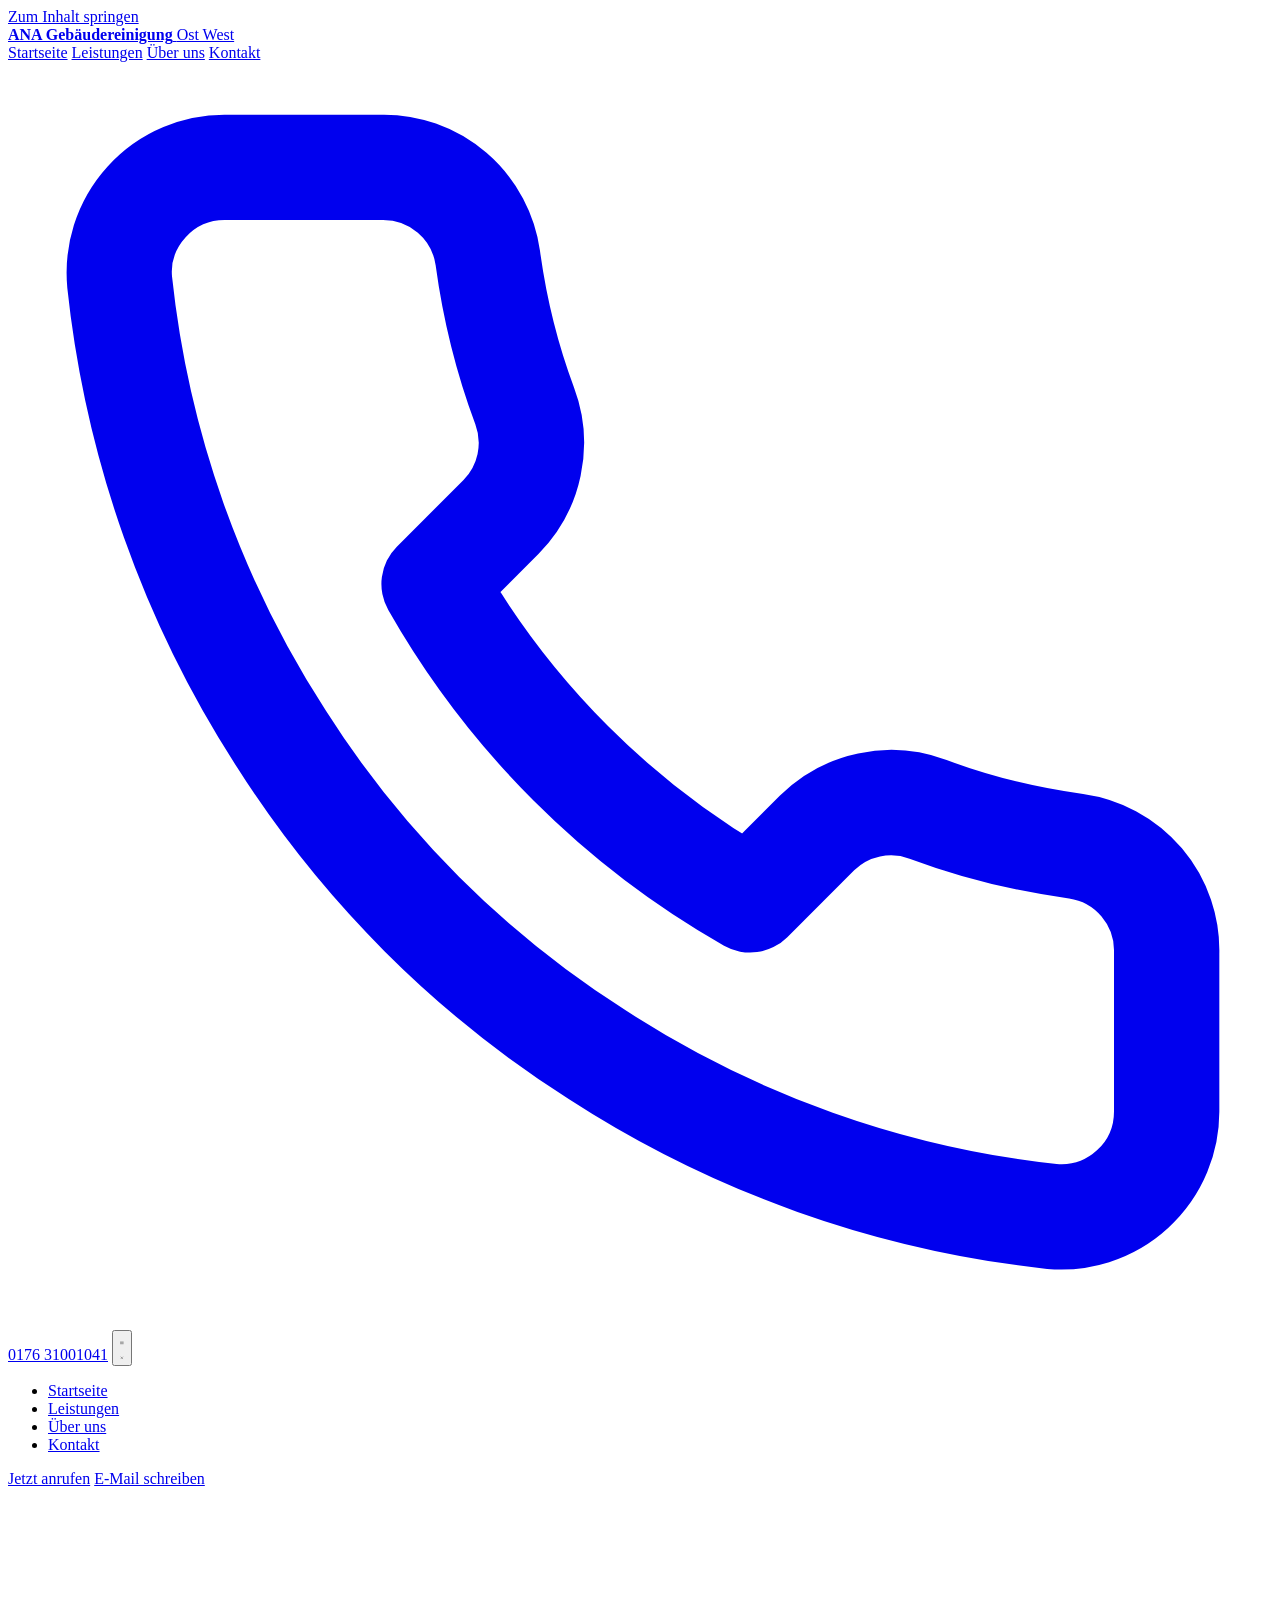
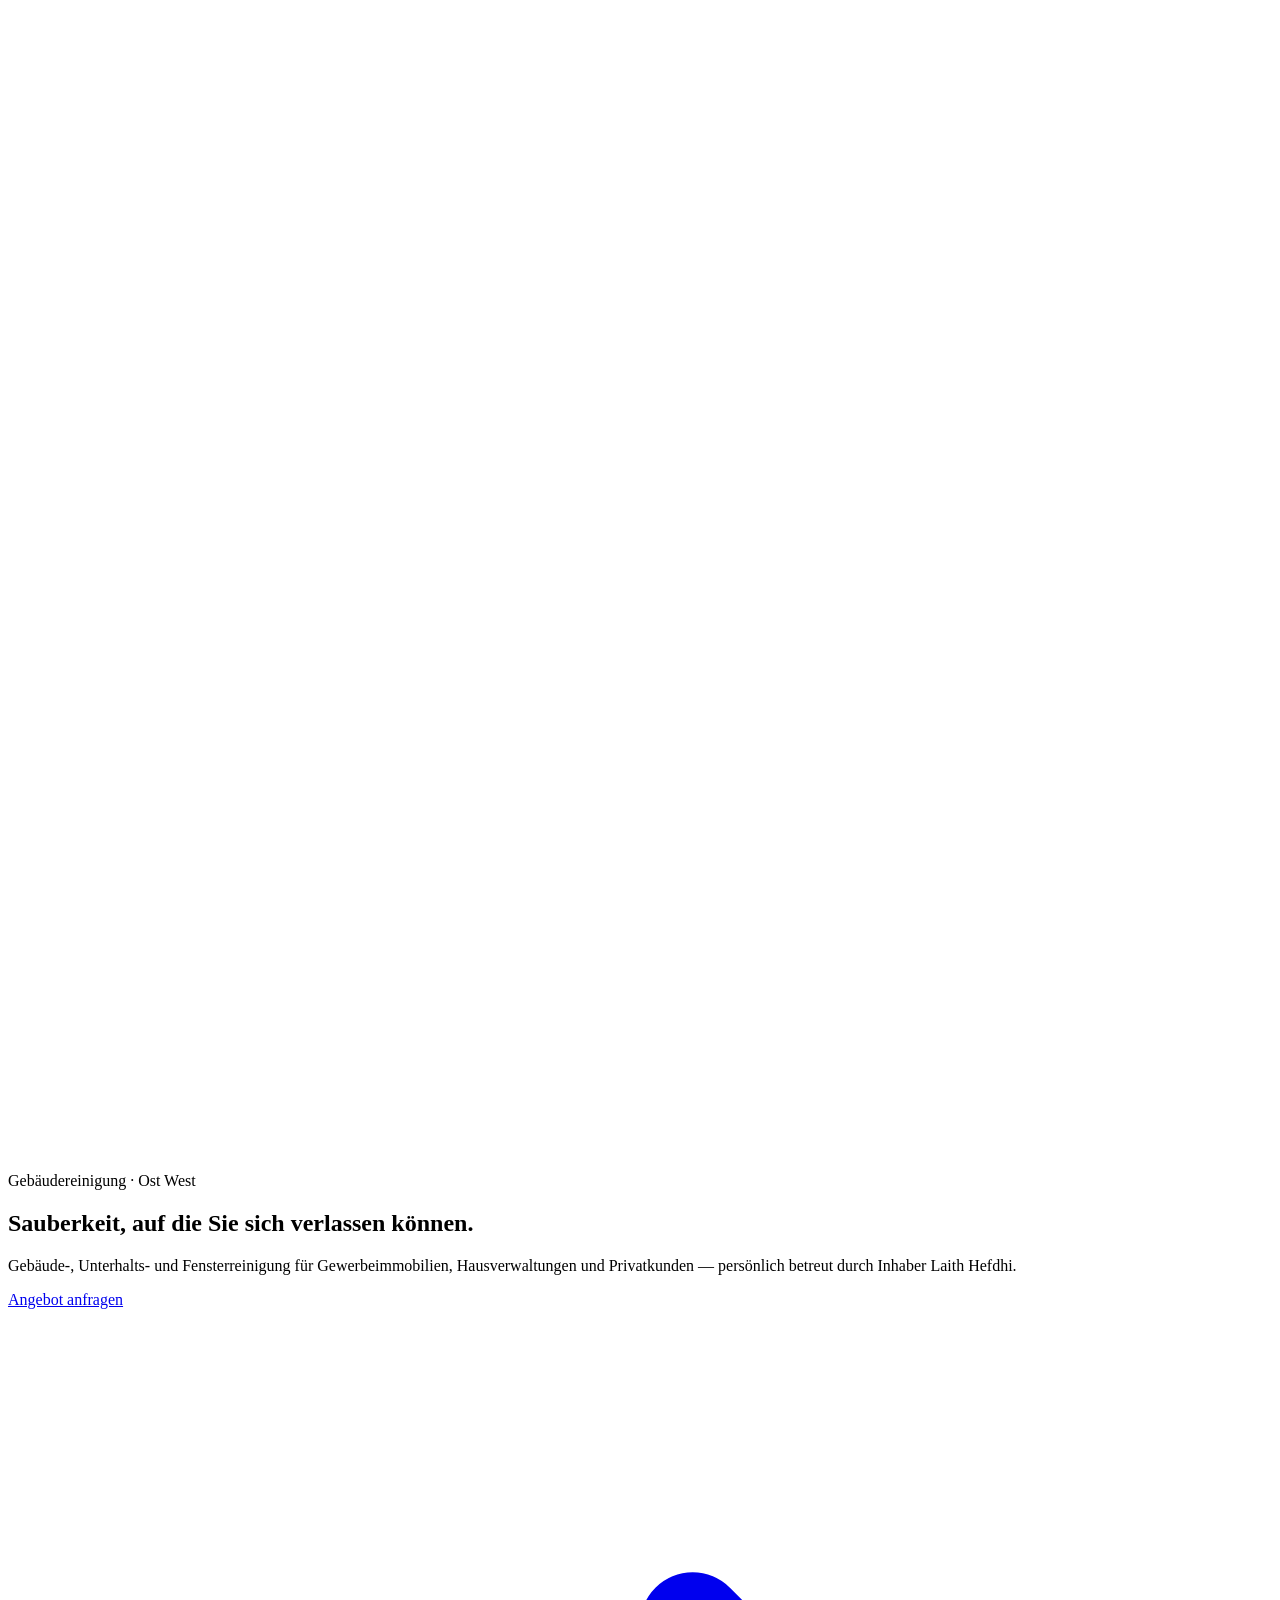
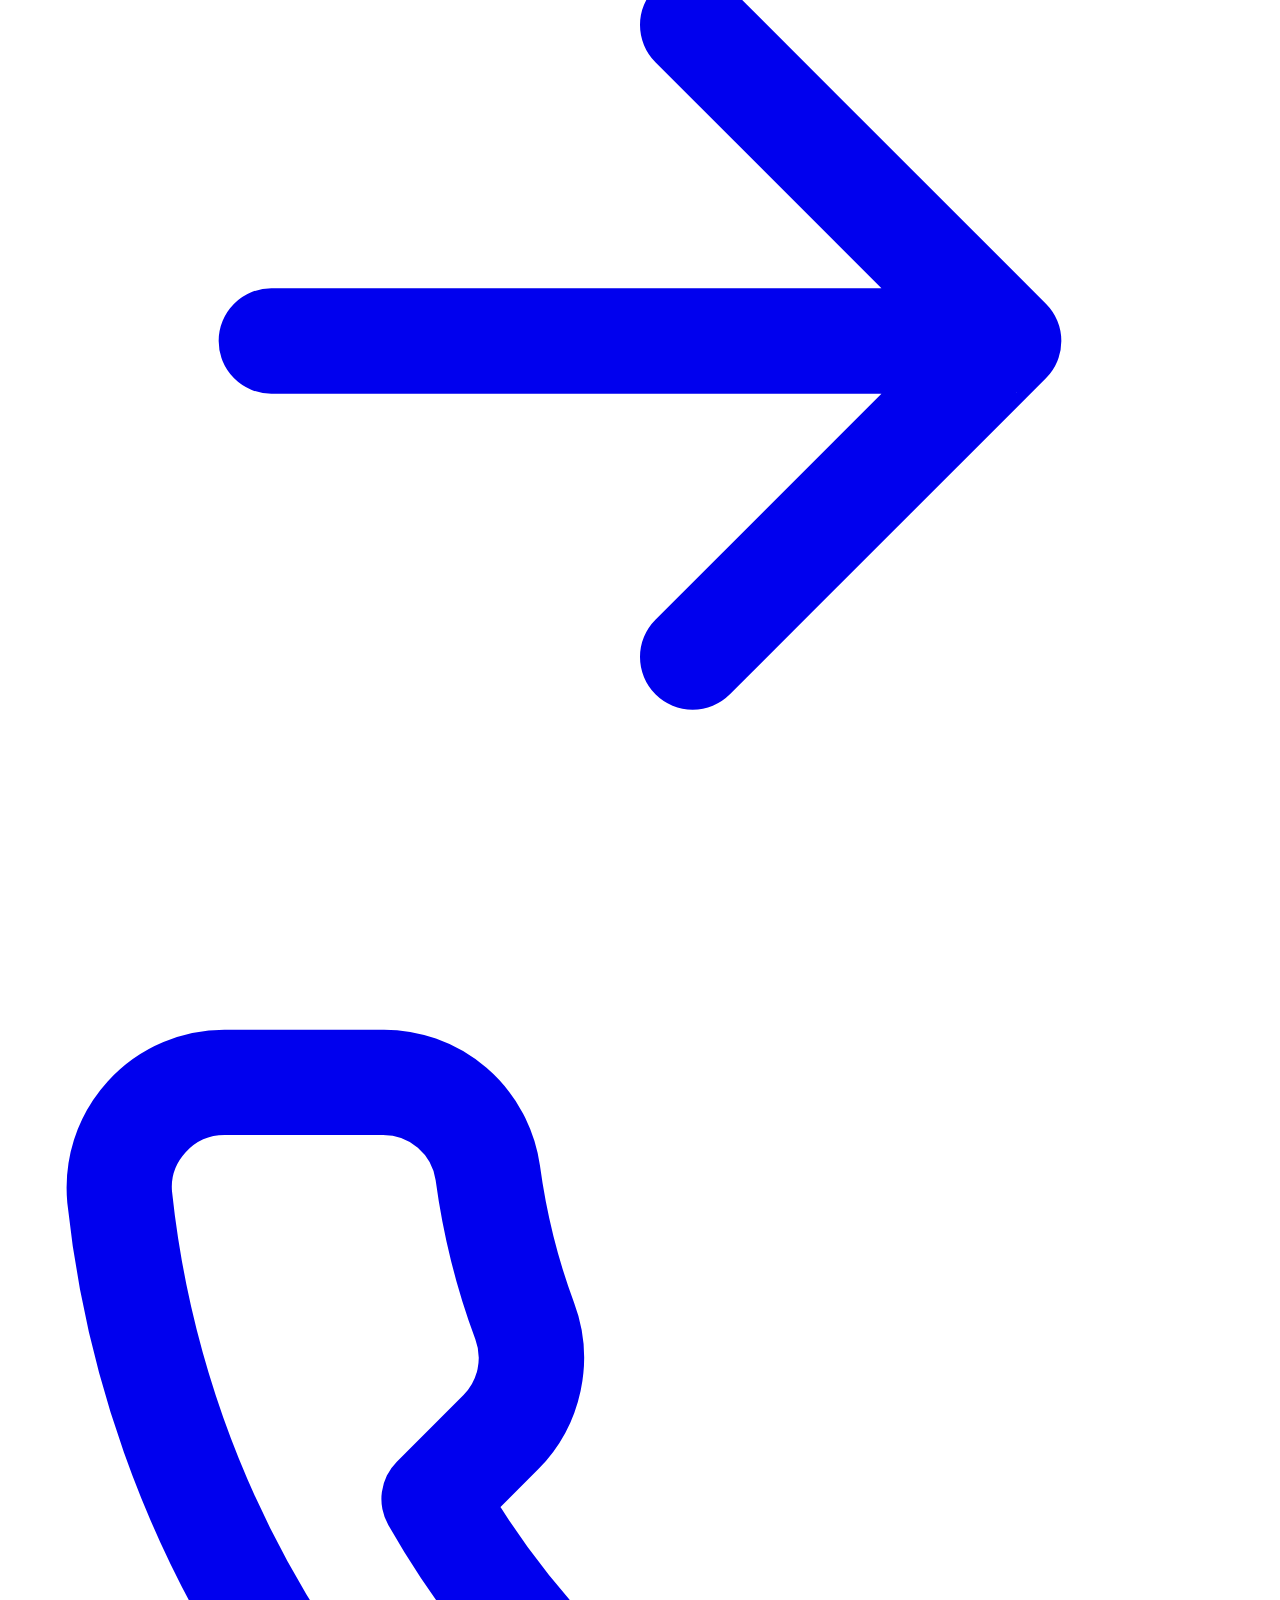
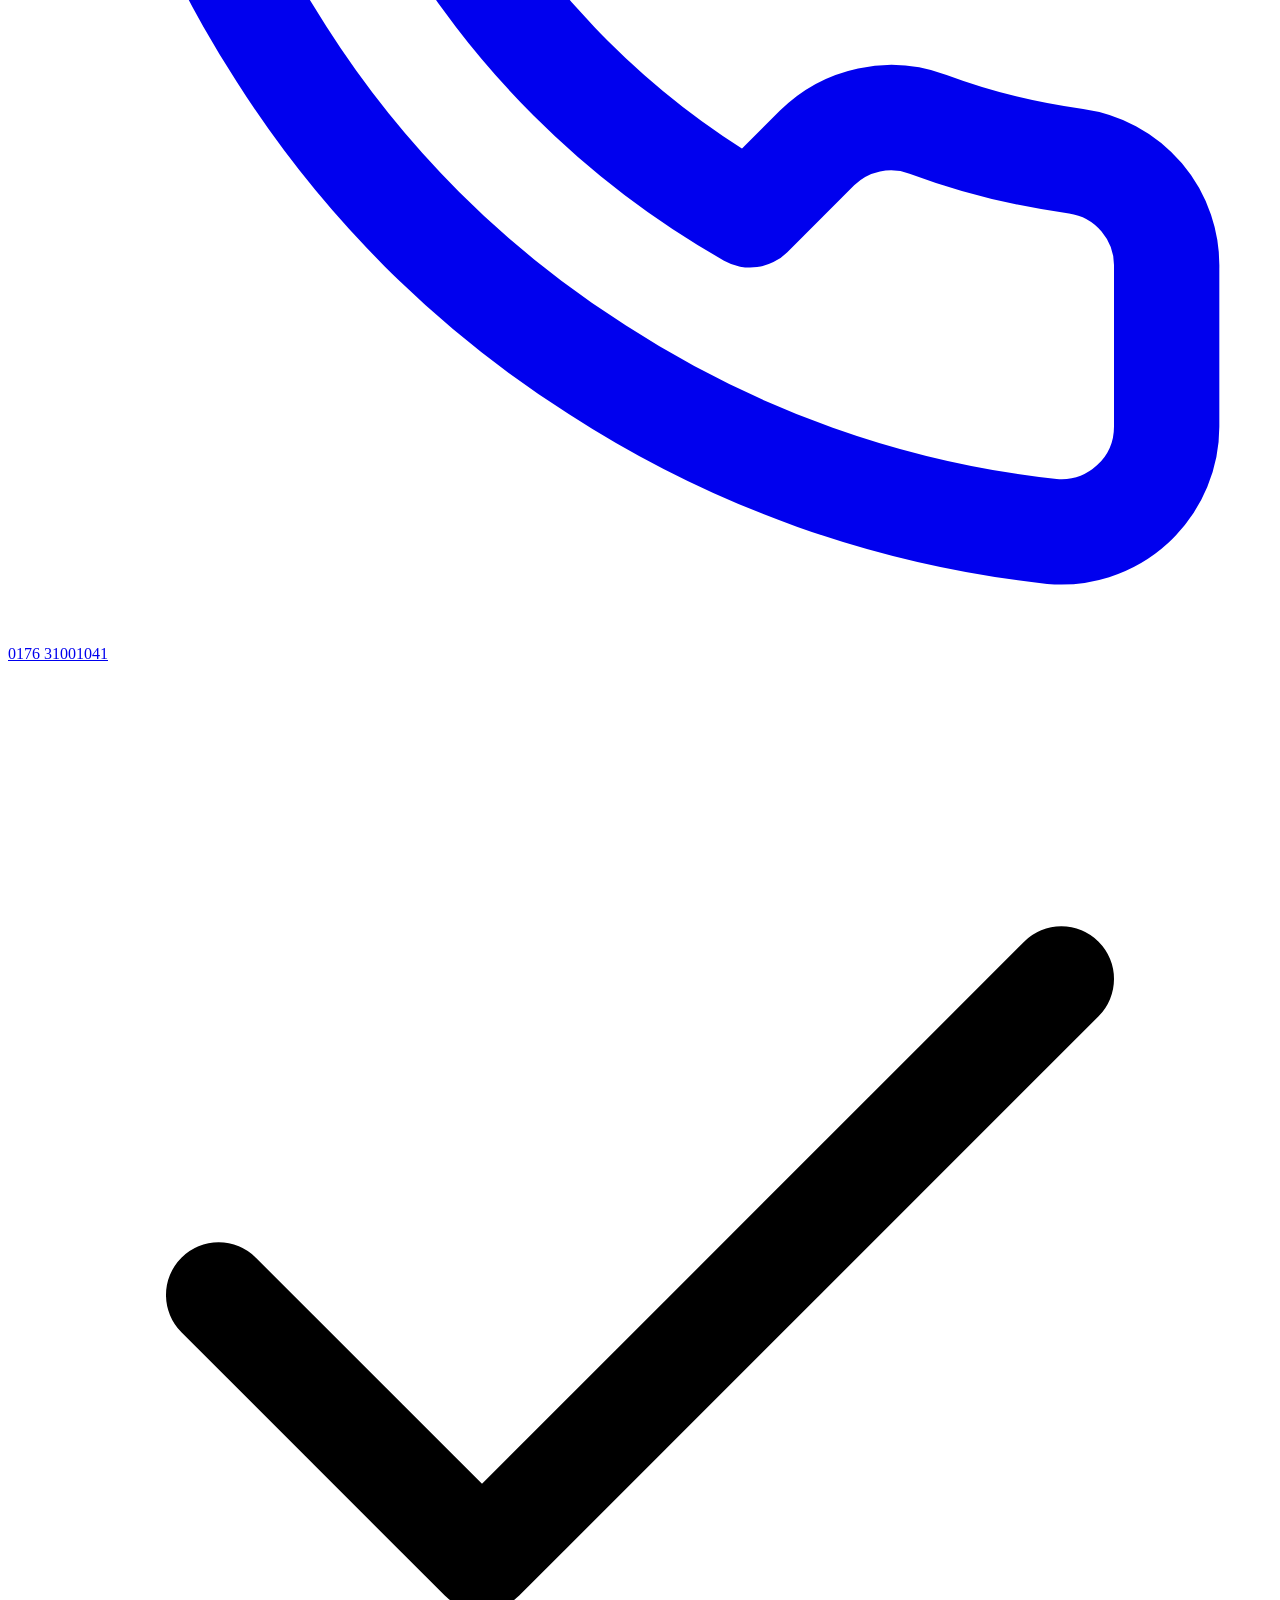
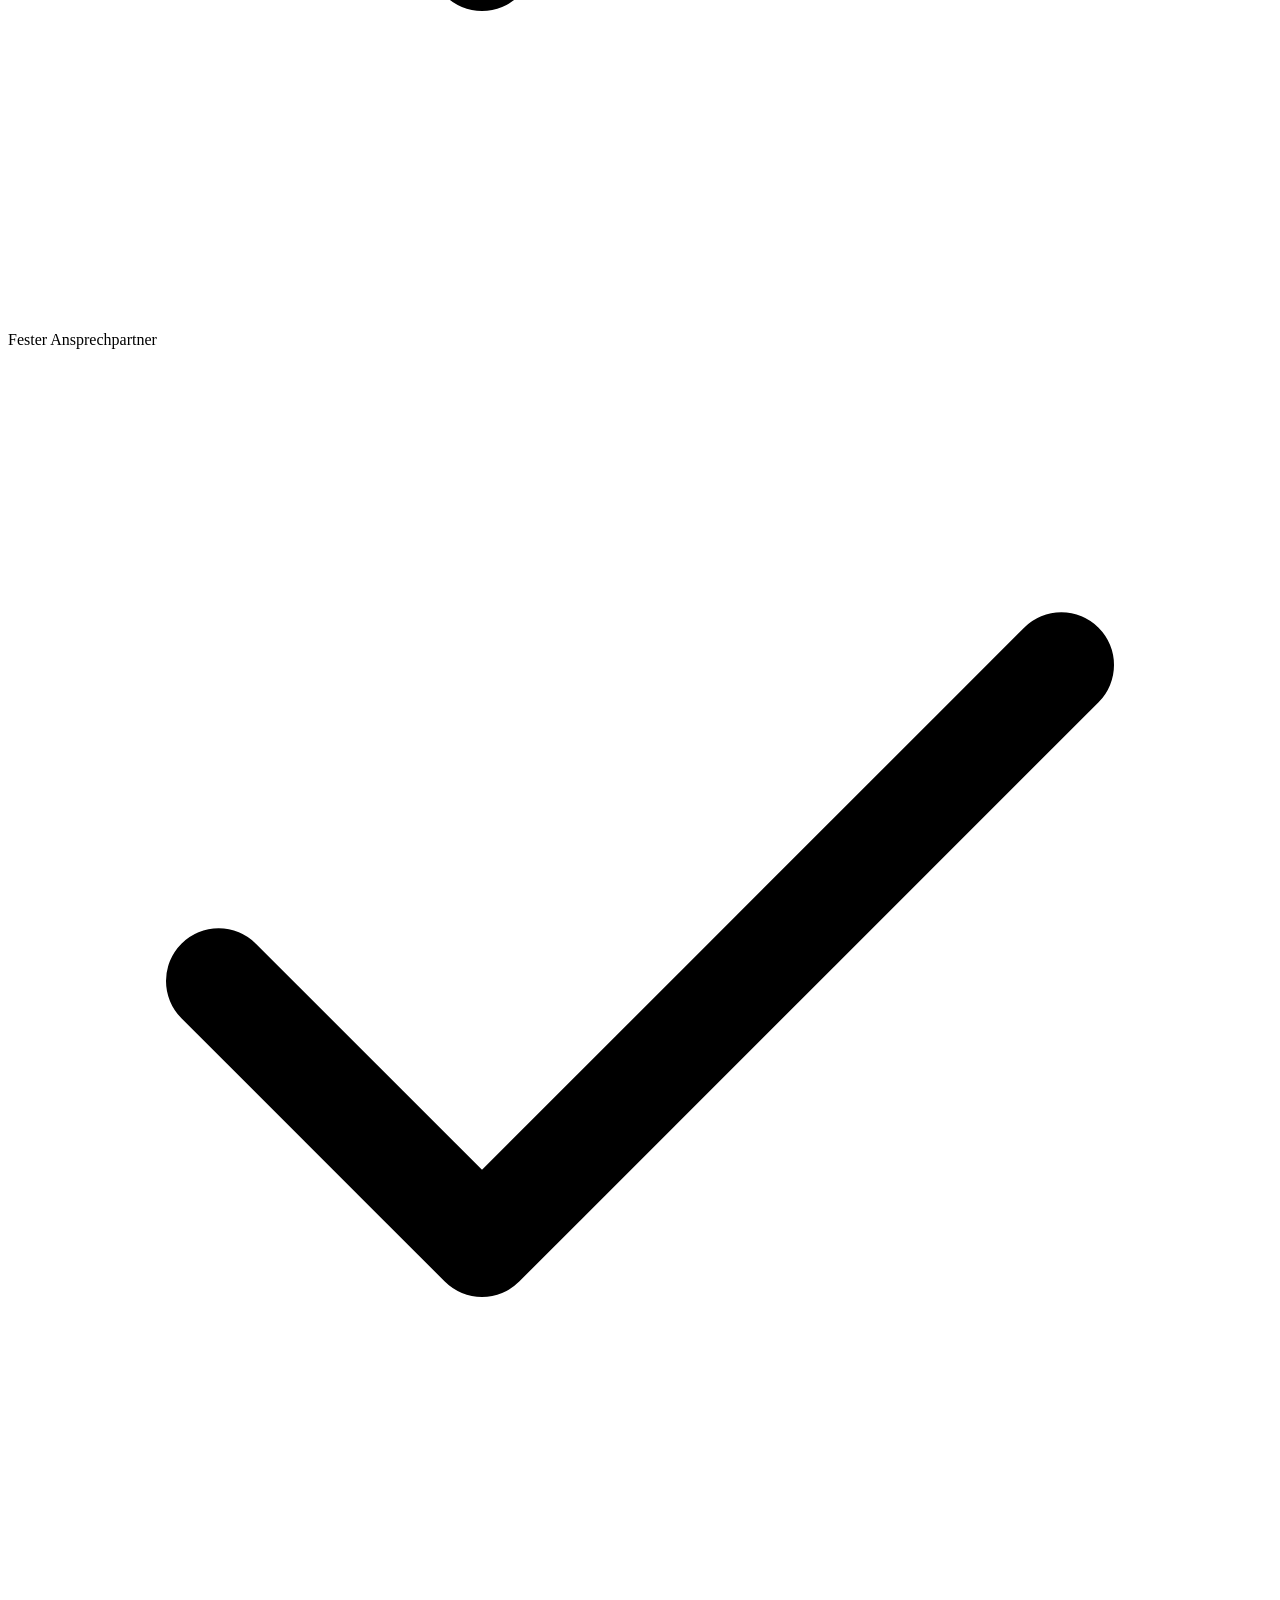
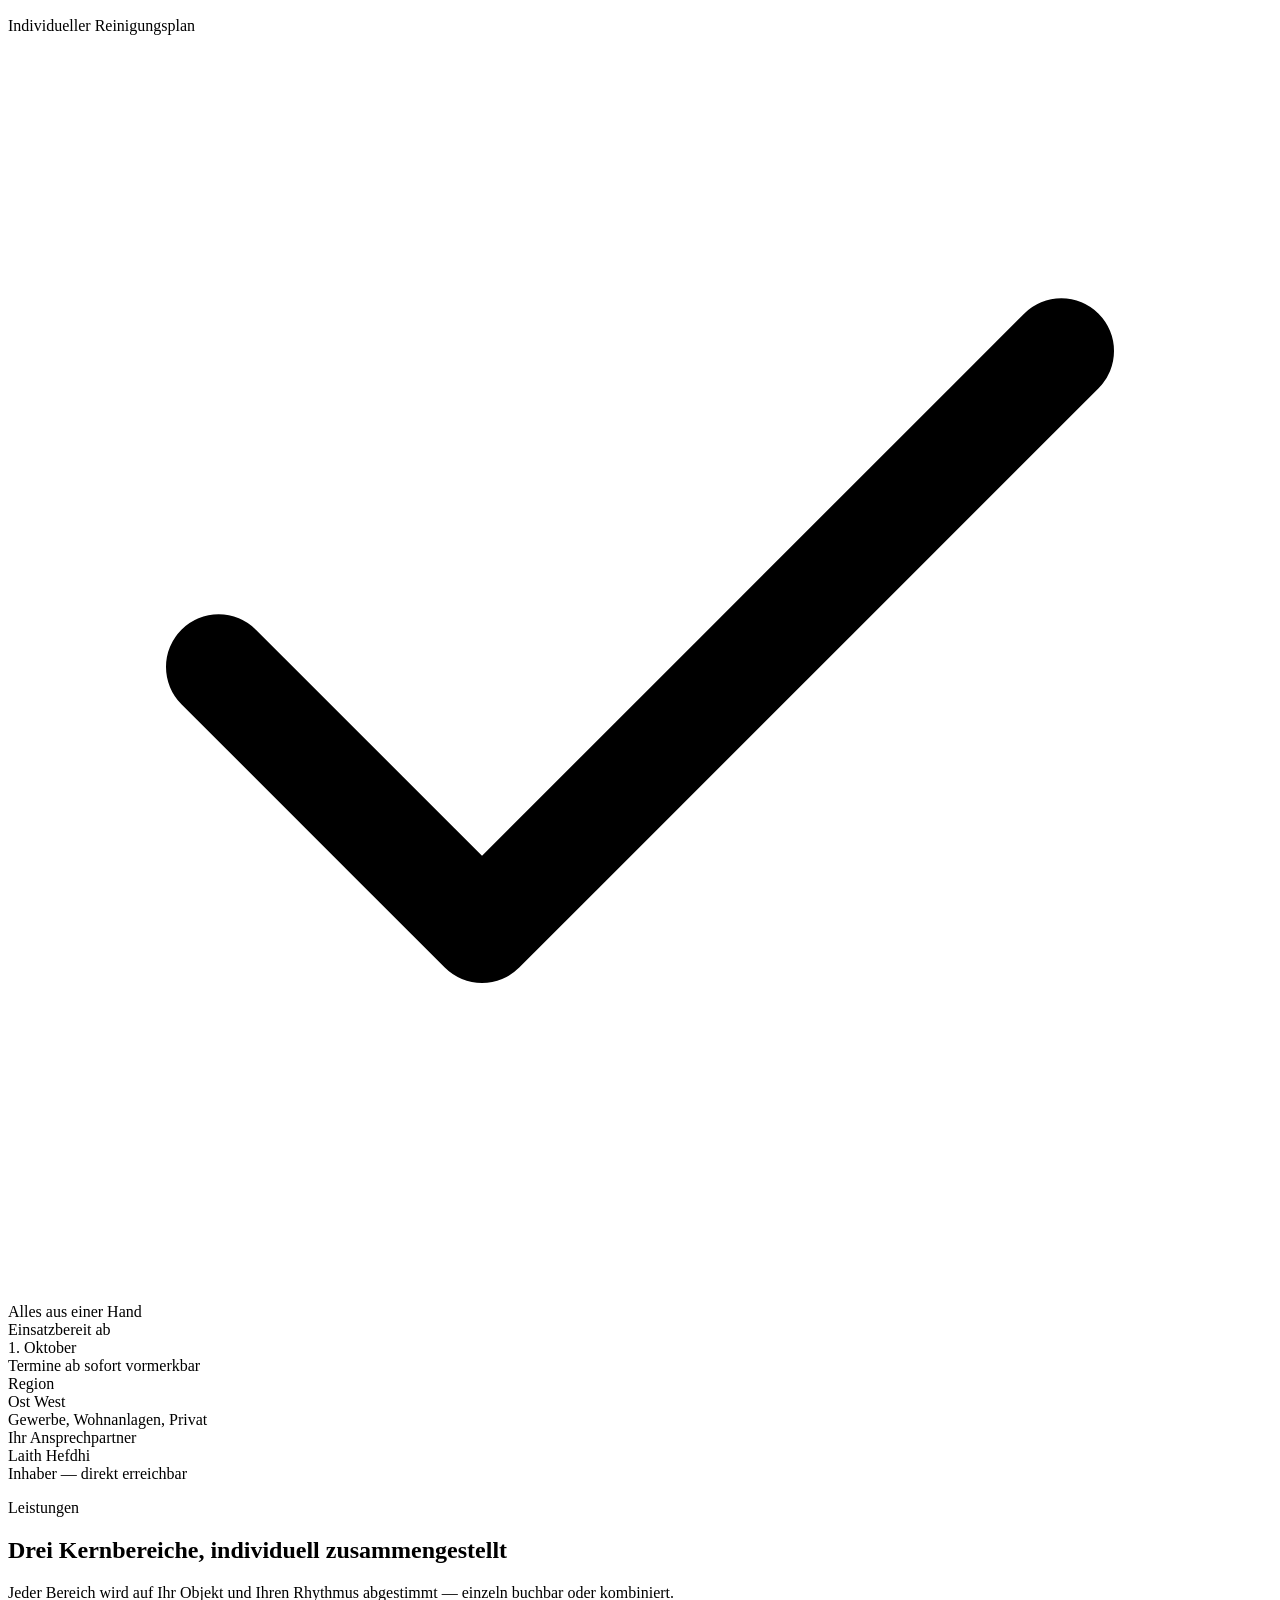
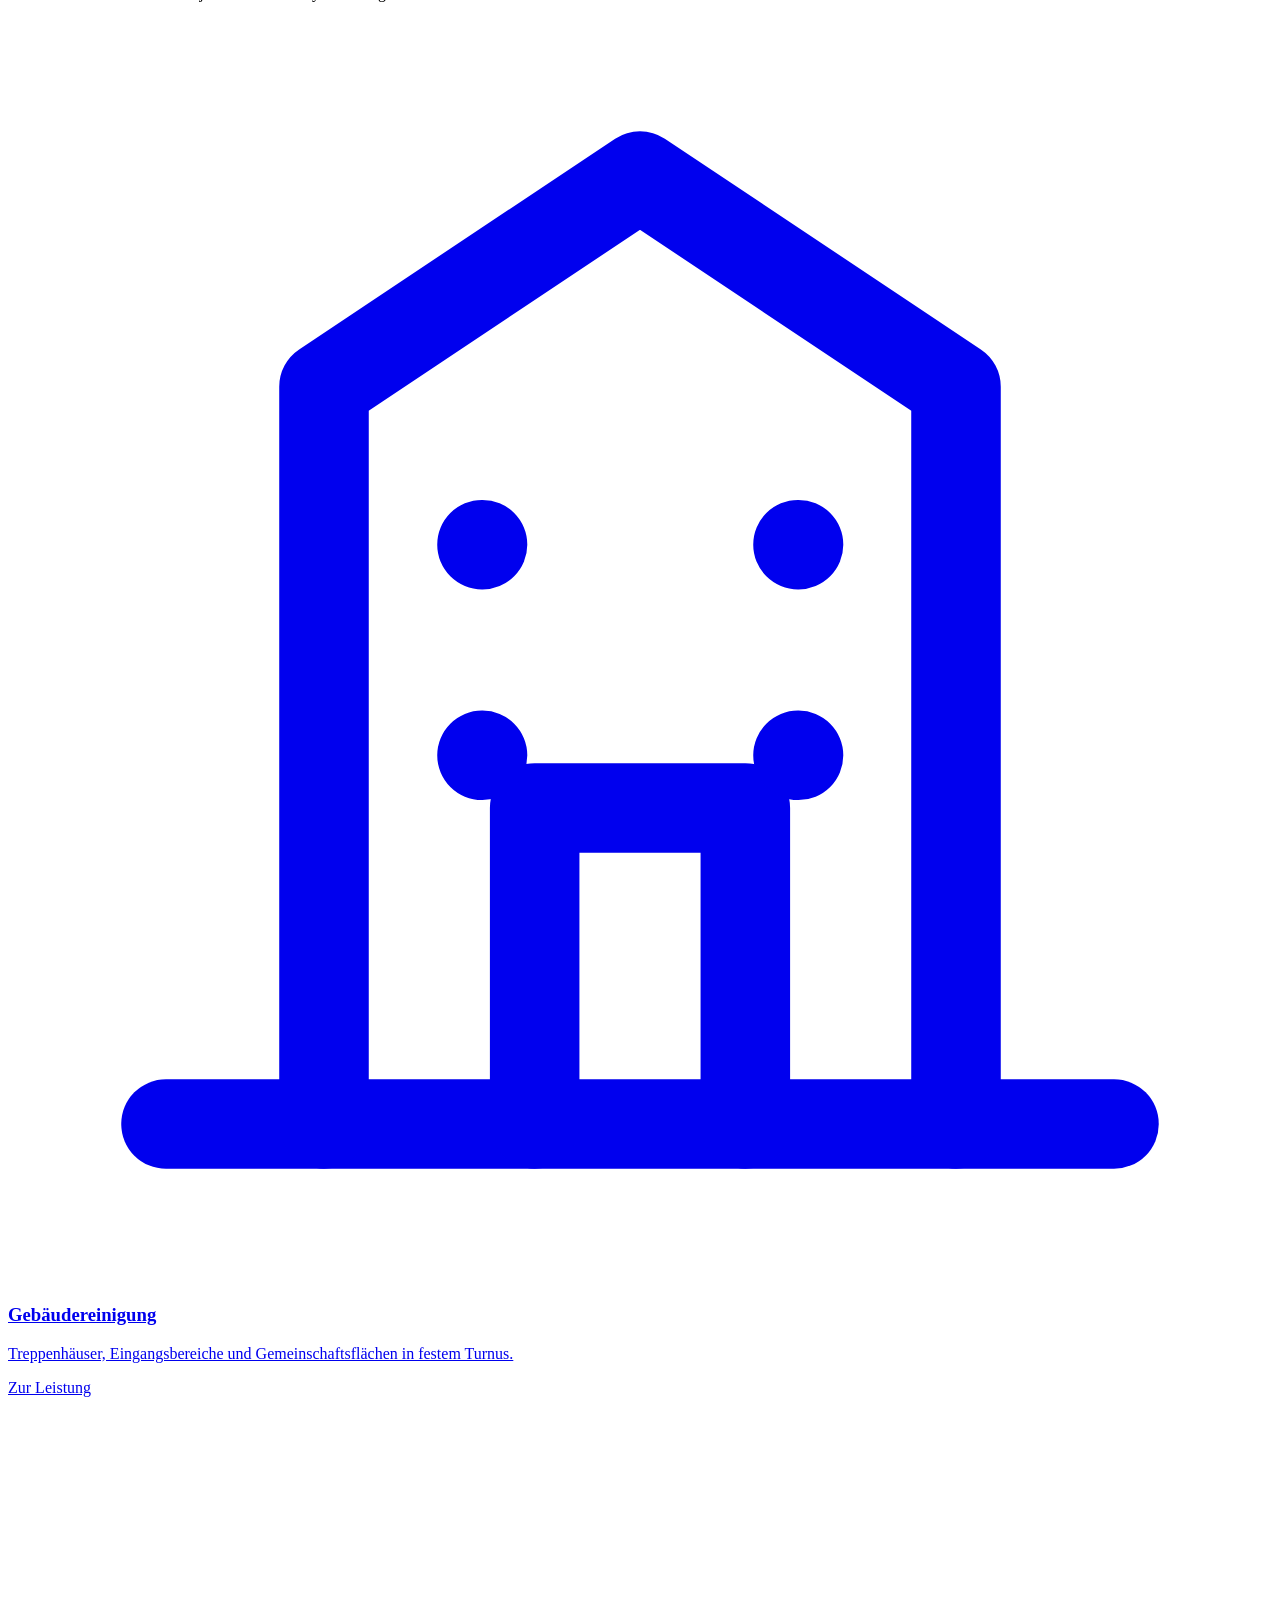
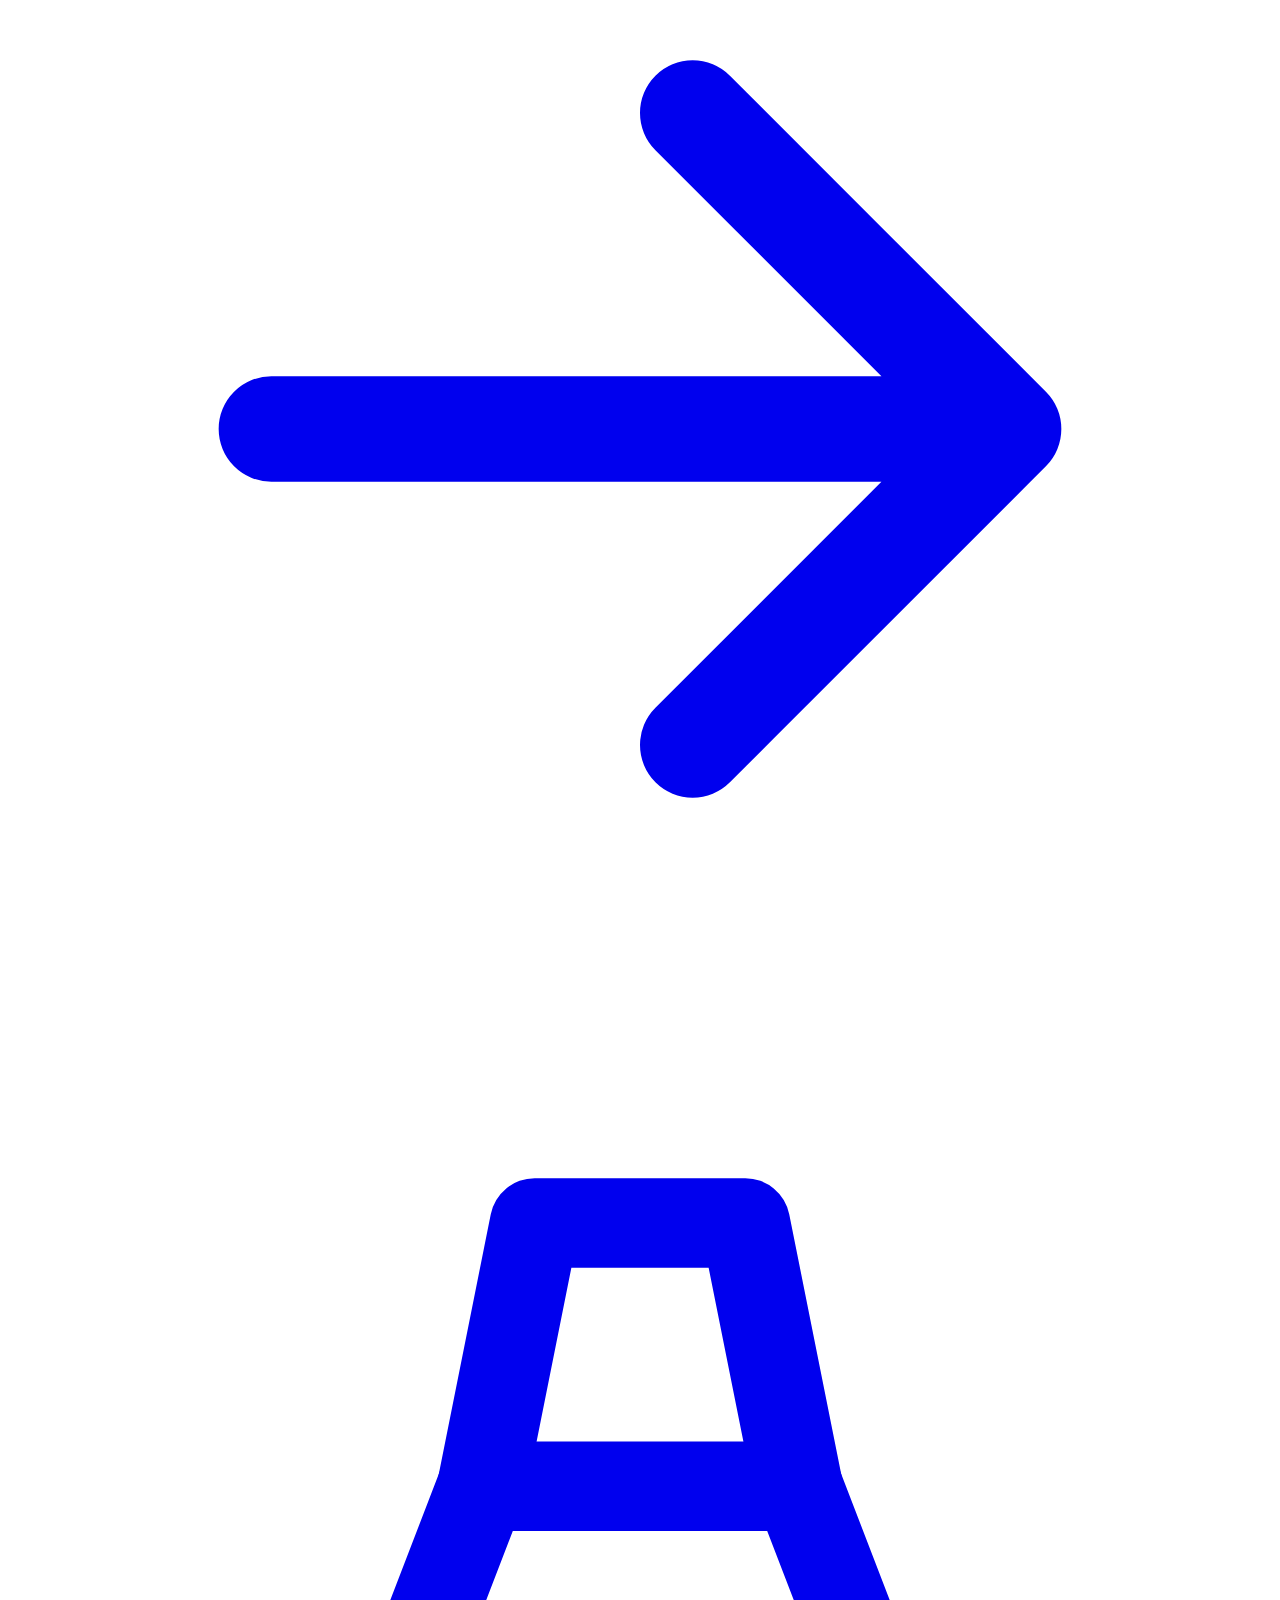
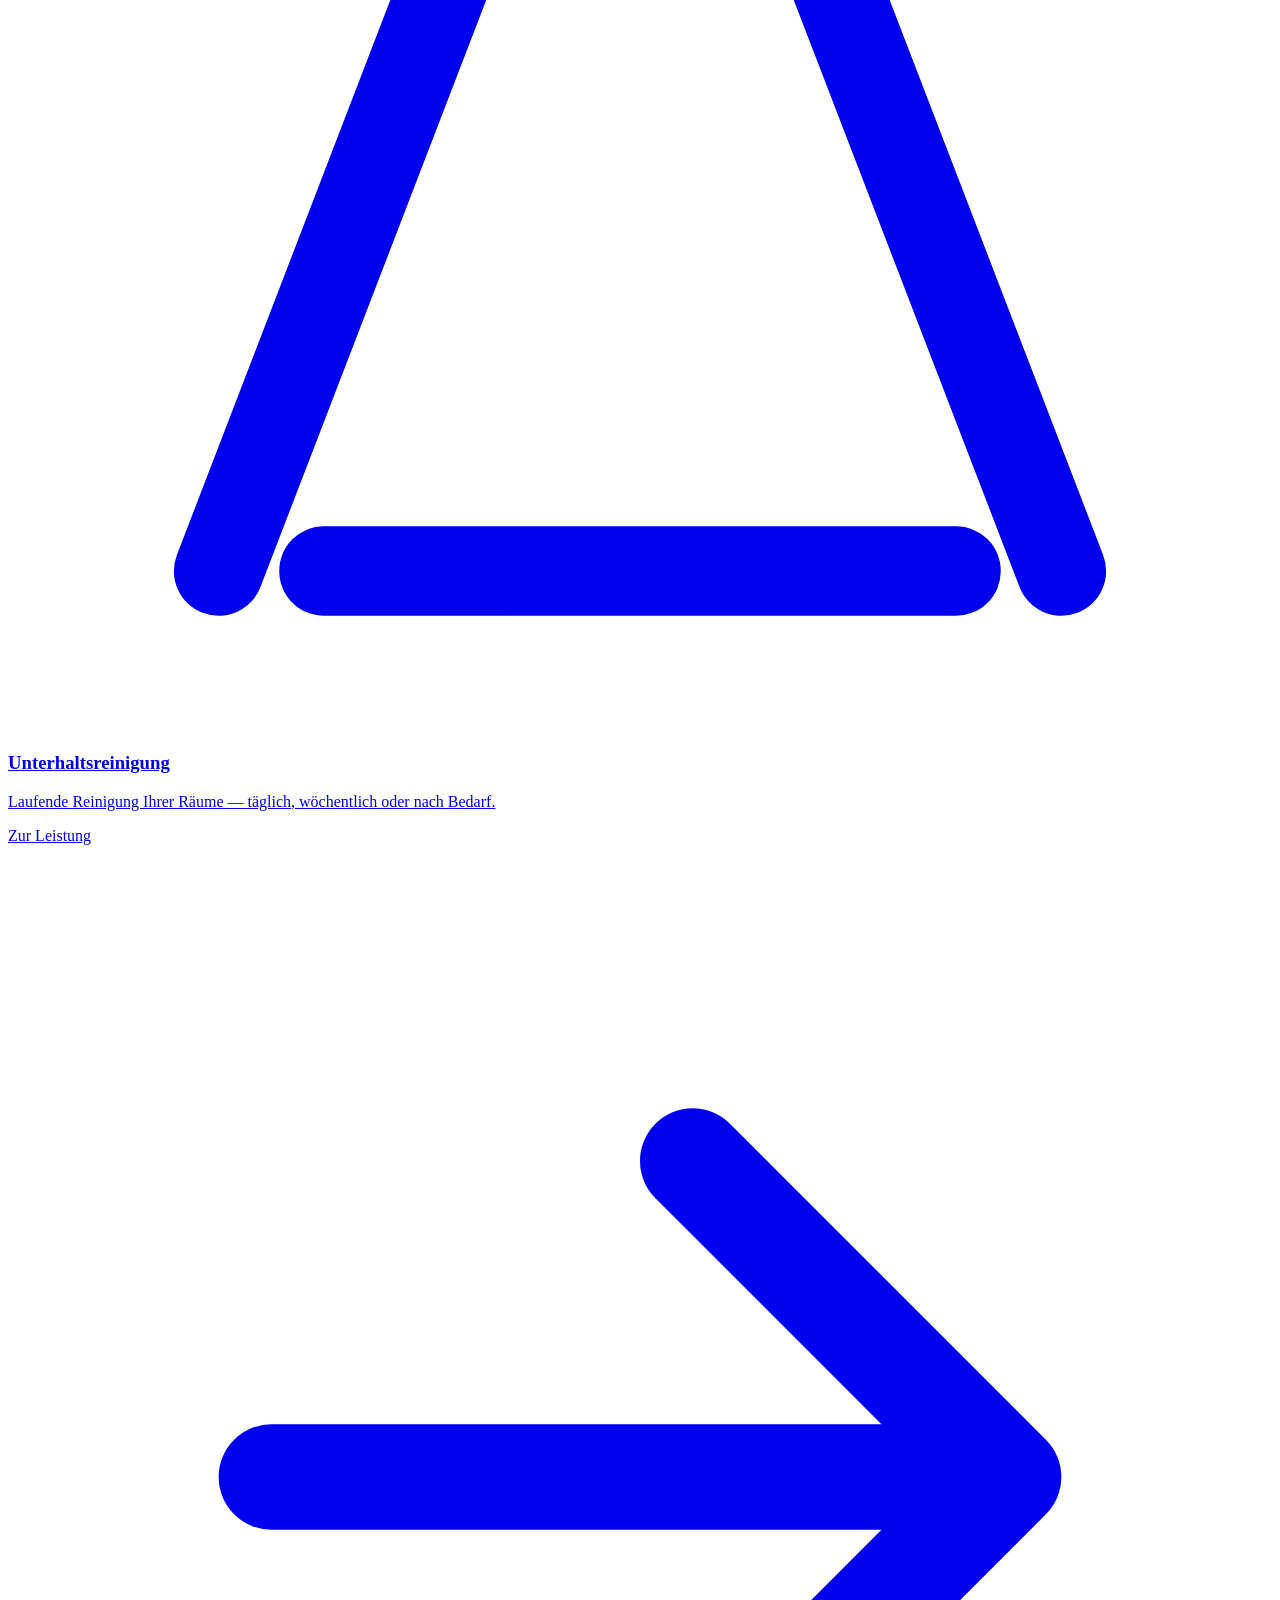
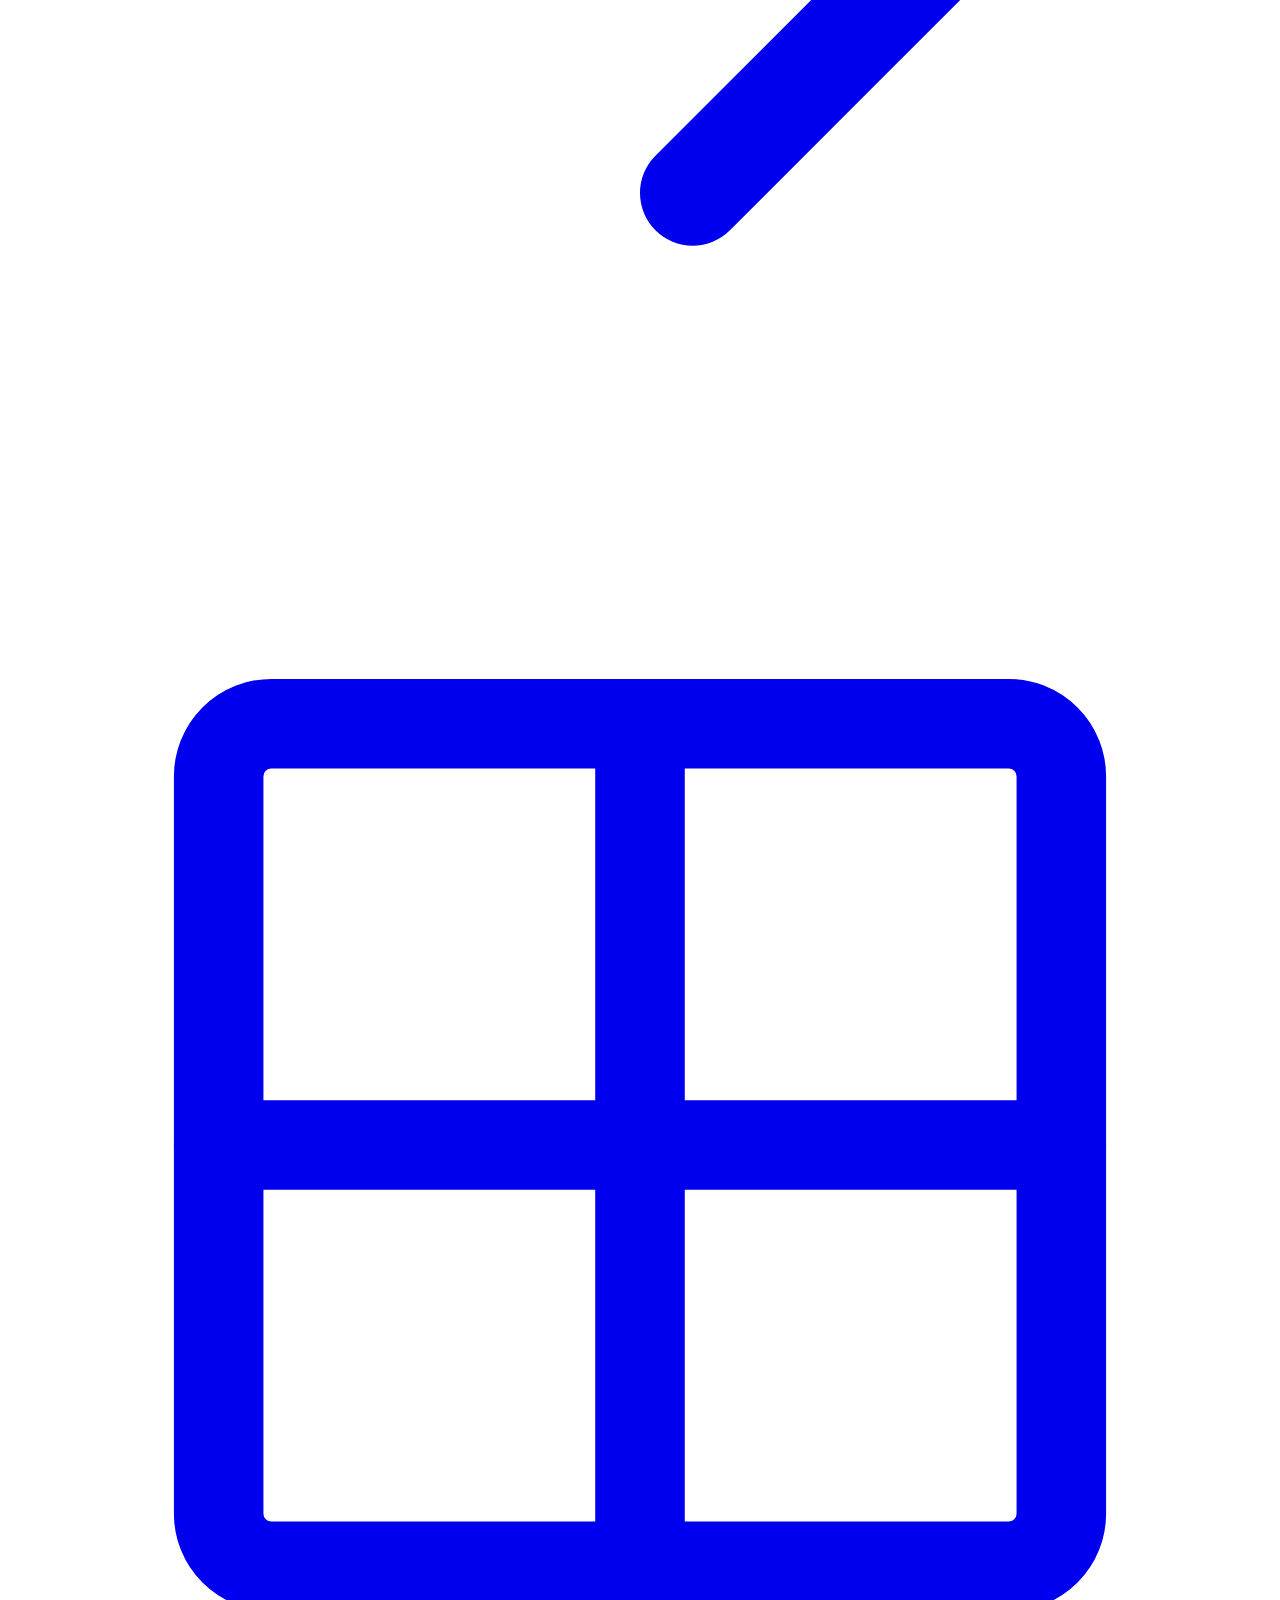
==== index.html @ c2cc4f15 "Add files via upload" ====
<!DOCTYPE html>
<html lang="de">
<head>
<meta charset="UTF-8">
<meta name="viewport" content="width=device-width, initial-scale=1">
<title>ANA Gebäudereinigung Ost West | Gebäude- & Fensterreinigung</title>
<meta name="description" content="Gebäude-, Unterhalts- und Fensterreinigung für Gewerbe, Hausverwaltungen und Privatkunden in der Region Ost West. Inhabergeführt. Angebot: 0176 31001041.">
<meta name="theme-color" content="#0a2540">
<meta name="robots" content="index, follow">
<script>document.documentElement.className += " js";</script>

<!-- AUSFÜLLEN: echte Domain eintragen, sobald sie feststeht -->
<link rel="canonical" href="https://www.ana-gebaeudereinigung.de/">
<meta property="og:type" content="website">
<meta property="og:locale" content="de_DE">
<meta property="og:site_name" content="ANA Gebäudereinigung Ost West">
<meta property="og:title" content="ANA Gebäudereinigung Ost West | Gebäude- & Fensterreinigung">
<meta property="og:description" content="Gebäude-, Unterhalts- und Fensterreinigung für Gewerbe, Hausverwaltungen und Privatkunden in der Region Ost West. Inhabergeführt. Angebot: 0176 31001041.">
<meta property="og:url" content="https://www.ana-gebaeudereinigung.de/">

<link rel="icon" type="image/png" href="assets/favicon.png">
<link rel="apple-touch-icon" href="assets/apple-touch-icon.png">

<link rel="preconnect" href="https://fonts.googleapis.com">
<link rel="preconnect" href="https://fonts.gstatic.com" crossorigin>
<link href="https://fonts.googleapis.com/css2?family=Space+Grotesk:wght@500;600;700&family=Inter:wght@400;500;600;700&display=swap" rel="stylesheet">
<link rel="stylesheet" href="assets/style.css">
<script type="application/ld+json">
{
  "@context": "https://schema.org",
  "@type": "ProfessionalService",
  "name": "ANA Gebäudereinigung Ost West",
  "description": "Gebäudereinigung, Unterhaltsreinigung und Fensterreinigung für Gewerbe, Hausverwaltungen und Privatkunden in der Region Ost West.",
  "url": "https://www.ana-gebaeudereinigung.de/",
  "telephone": "+4917631001041",
  "email": "ana-reinigung@web.de",
  "founder": { "@type": "Person", "name": "Laith Hefdhi" },
  "address": {
    "@type": "PostalAddress",
    "addressCountry": "DE",
    "streetAddress": "[Straße und Hausnummer]",
    "postalCode": "[PLZ]",
    "addressLocality": "[Ort]"
  },
  "areaServed": "Ost West",
  "hasOfferCatalog": {
    "@type": "OfferCatalog",
    "name": "Reinigungsleistungen",
    "itemListElement": [
      { "@type": "Offer", "itemOffered": { "@type": "Service", "name": "Gebäudereinigung" } },
      { "@type": "Offer", "itemOffered": { "@type": "Service", "name": "Unterhaltsreinigung" } },
      { "@type": "Offer", "itemOffered": { "@type": "Service", "name": "Fensterreinigung" } }
    ]
  }
}
</script>
<script type="application/ld+json">
{
  "@context": "https://schema.org",
  "@type": "FAQPage",
  "mainEntity": [
    {
      "@type": "Question",
      "name": "Wie läuft die erste Kontaktaufnahme ab?",
      "acceptedAnswer": { "@type": "Answer", "text": "Sie erreichen uns telefonisch unter 0176 31001041 oder per E-Mail an ana-reinigung@web.de. Anschließend vereinbaren wir einen Termin vor Ort, um Flächen, Turnus und Besonderheiten zu besprechen. Auf dieser Basis erhalten Sie ein schriftliches Angebot." }
    },
    {
      "@type": "Question",
      "name": "Welche Leistungen bietet ANA Gebäudereinigung an?",
      "acceptedAnswer": { "@type": "Answer", "text": "Kernbereiche sind Gebäudereinigung, Unterhaltsreinigung und Fensterreinigung. Weitere Leistungen wie Grundreinigung, Baureinigung, Sonderreinigung, Hausmeisterservice und Winterdienst sind auf Anfrage möglich." }
    },
    {
      "@type": "Question",
      "name": "Ab wann ist ANA Gebäudereinigung im Einsatz?",
      "acceptedAnswer": { "@type": "Answer", "text": "Ab dem 1. Oktober. Termine für die Zeit danach können bereits jetzt vorgemerkt werden." }
    }
  ]
}
</script>
</head>
<body>

<a class="skip" href="#main">Zum Inhalt springen</a>

<header class="site-header" id="siteHeader">
  <div class="nav">
    <a class="brand" href="index.html">
      <span class="logo-mark" role="img" aria-label="Logo ANA Gebäudereinigung Ost West"></span>
      <span class="brand-text">
        <strong>ANA Gebäudereinigung</strong>
        <span>Ost West</span>
      </span>
    </a>

    <nav class="nav-links" aria-label="Hauptnavigation">
      <a href="index.html" aria-current="page">Startseite</a>
      <a href="leistungen.html">Leistungen</a>
      <a href="ueber-uns.html">Über uns</a>
      <a href="kontakt.html">Kontakt</a>
    </nav>

    <div class="nav-actions">
      <a class="btn btn-primary btn-sm nav-phone" href="tel:+4917631001041"><svg viewBox="0 0 24 24" fill="none" stroke="currentColor" stroke-width="2" stroke-linecap="round" stroke-linejoin="round" aria-hidden="true"><path d="M22 16.92v3a2 2 0 0 1-2.18 2 19.79 19.79 0 0 1-8.63-3.07 19.5 19.5 0 0 1-6-6A19.79 19.79 0 0 1 2.12 4.18 2 2 0 0 1 4.11 2h3a2 2 0 0 1 2 1.72c.13.96.36 1.9.7 2.81a2 2 0 0 1-.45 2.11L8.09 9.91a16 16 0 0 0 6 6l1.27-1.27a2 2 0 0 1 2.11-.45c.91.34 1.85.57 2.81.7A2 2 0 0 1 22 16.92z"/></svg> 0176 31001041</a>
      <button class="nav-toggle" id="navToggle" type="button" aria-expanded="false" aria-controls="mobileMenu" aria-label="Menü öffnen">
        <svg class="icon-open" viewBox="0 0 24 24" fill="none" stroke="currentColor" stroke-width="2" stroke-linecap="round" aria-hidden="true"><path d="M3 6h18M3 12h18M3 18h18"/></svg>
        <svg class="icon-close" viewBox="0 0 24 24" fill="none" stroke="currentColor" stroke-width="2" stroke-linecap="round" aria-hidden="true"><path d="M6 6l12 12M18 6L6 18"/></svg>
      </button>
    </div>
  </div>

  <div class="mobile-menu" id="mobileMenu">
    <ul>
      <li><a href="index.html" aria-current="page">Startseite</a></li>
      <li><a href="leistungen.html">Leistungen</a></li>
      <li><a href="ueber-uns.html">Über uns</a></li>
      <li><a href="kontakt.html">Kontakt</a></li>
    </ul>
    <div class="m-cta">
      <a class="btn btn-primary" href="tel:+4917631001041">Jetzt anrufen</a>
      <a class="btn btn-outline" href="mailto:ana-reinigung@web.de?subject=Anfrage%20Reinigungsangebot">E-Mail schreiben</a>
    </div>
  </div>
</header>

<main id="main">

<section class="hero">
  <svg class="hero-skyline" viewBox="0 0 500 500" fill="none" aria-hidden="true" xmlns="http://www.w3.org/2000/svg"><rect x="20" y="220" width="70" height="260" fill="#ffffff"/><rect x="100" y="140" width="85" height="340" fill="#ffffff"/><rect x="195" y="200" width="68" height="280" fill="#ffffff"/><rect x="272" y="60" width="95" height="420" fill="#ffffff"/><rect x="378" y="170" width="75" height="310" fill="#ffffff"/></svg>
  <div class="wrap hero-inner on-dark">
    <p class="eyebrow">Gebäudereinigung · Ost West</p>
    <h1>Sauberkeit, auf die Sie sich verlassen können.</h1>
    <p class="lead">
      Gebäude-, Unterhalts- und Fensterreinigung für Gewerbeimmobilien, Hausverwaltungen
      und Privatkunden — persönlich betreut durch Inhaber Laith Hefdhi.
    </p>
    <div class="hero-actions">
      <a class="btn btn-primary" href="kontakt.html">Angebot anfragen <svg viewBox="0 0 24 24" fill="none" stroke="currentColor" stroke-width="2" stroke-linecap="round" stroke-linejoin="round" aria-hidden="true"><path d="M5 12h14M13 6l6 6-6 6"/></svg></a>
      <a class="btn btn-ghost" href="tel:+4917631001041"><svg viewBox="0 0 24 24" fill="none" stroke="currentColor" stroke-width="2" stroke-linecap="round" stroke-linejoin="round" aria-hidden="true"><path d="M22 16.92v3a2 2 0 0 1-2.18 2 19.79 19.79 0 0 1-8.63-3.07 19.5 19.5 0 0 1-6-6A19.79 19.79 0 0 1 2.12 4.18 2 2 0 0 1 4.11 2h3a2 2 0 0 1 2 1.72c.13.96.36 1.9.7 2.81a2 2 0 0 1-.45 2.11L8.09 9.91a16 16 0 0 0 6 6l1.27-1.27a2 2 0 0 1 2.11-.45c.91.34 1.85.57 2.81.7A2 2 0 0 1 22 16.92z"/></svg> 0176 31001041</a>
    </div>
    <div class="hero-meta">
      <span><svg viewBox="0 0 24 24" fill="none" stroke="currentColor" stroke-width="2" stroke-linecap="round" stroke-linejoin="round" aria-hidden="true"><path d="M20 6L9 17l-5-5"/></svg> Fester Ansprechpartner</span>
      <span><svg viewBox="0 0 24 24" fill="none" stroke="currentColor" stroke-width="2" stroke-linecap="round" stroke-linejoin="round" aria-hidden="true"><path d="M20 6L9 17l-5-5"/></svg> Individueller Reinigungsplan</span>
      <span><svg viewBox="0 0 24 24" fill="none" stroke="currentColor" stroke-width="2" stroke-linecap="round" stroke-linejoin="round" aria-hidden="true"><path d="M20 6L9 17l-5-5"/></svg> Alles aus einer Hand</span>
    </div>
  </div>
</section>

<div class="wrap">
  <div class="stat-card">
    <div class="stat">
      <div class="k">Einsatzbereit ab</div>
      <div class="v">1. Oktober</div>
      <div class="s">Termine ab sofort vormerkbar</div>
    </div>
    <div class="stat">
      <div class="k">Region</div>
      <div class="v">Ost West</div>
      <div class="s">Gewerbe, Wohnanlagen, Privat</div>
    </div>
    <div class="stat">
      <div class="k">Ihr Ansprechpartner</div>
      <div class="v">Laith Hefdhi</div>
      <div class="s">Inhaber — direkt erreichbar</div>
    </div>
  </div>
</div>

<section id="leistungen">
  <div class="wrap">
    <div class="section-head reveal">
      <p class="eyebrow">Leistungen</p>
      <h2>Drei Kernbereiche, individuell zusammengestellt</h2>
      <p>Jeder Bereich wird auf Ihr Objekt und Ihren Rhythmus abgestimmt — einzeln buchbar oder kombiniert.</p>
    </div>
    <div class="grid grid-3 reveal">
      <a class="card" href="leistungen/gebaeudereinigung.html">
        <span class="icon"><svg viewBox="0 0 24 24" fill="none" stroke="currentColor" stroke-width="1.7" stroke-linecap="round" stroke-linejoin="round" aria-hidden="true"><path d="M3 21h18"/><path d="M6 21V7l6-4 6 4v14"/><path d="M10 21v-6h4v6"/><path d="M9 10h.01M15 10h.01M9 14h.01M15 14h.01"/></svg></span>
        <h3>Gebäudereinigung</h3>
        <p>Treppenhäuser, Eingangsbereiche und Gemeinschaftsflächen in festem Turnus.</p>
        <span class="card-link">Zur Leistung <svg viewBox="0 0 24 24" fill="none" stroke="currentColor" stroke-width="2" stroke-linecap="round" stroke-linejoin="round" aria-hidden="true"><path d="M5 12h14M13 6l6 6-6 6"/></svg></span>
      </a>
      <a class="card" href="leistungen/unterhaltsreinigung.html">
        <span class="icon"><svg viewBox="0 0 24 24" fill="none" stroke="currentColor" stroke-width="1.7" stroke-linecap="round" stroke-linejoin="round" aria-hidden="true"><path d="M4 21l5-13h6l5 13"/><path d="M9 8l1-5h4l1 5"/><path d="M6 21h12"/></svg></span>
        <h3>Unterhaltsreinigung</h3>
        <p>Laufende Reinigung Ihrer Räume — täglich, wöchentlich oder nach Bedarf.</p>
        <span class="card-link">Zur Leistung <svg viewBox="0 0 24 24" fill="none" stroke="currentColor" stroke-width="2" stroke-linecap="round" stroke-linejoin="round" aria-hidden="true"><path d="M5 12h14M13 6l6 6-6 6"/></svg></span>
      </a>
      <a class="card" href="leistungen/fensterreinigung.html">
        <span class="icon"><svg viewBox="0 0 24 24" fill="none" stroke="currentColor" stroke-width="1.7" stroke-linecap="round" stroke-linejoin="round" aria-hidden="true"><rect x="4" y="4" width="16" height="16" rx="1"/><path d="M4 12h16M12 4v16"/></svg></span>
        <h3>Fensterreinigung</h3>
        <p>Streifenfreie Reinigung von Fenstern und Glasflächen, innen wie außen.</p>
        <span class="card-link">Zur Leistung <svg viewBox="0 0 24 24" fill="none" stroke="currentColor" stroke-width="2" stroke-linecap="round" stroke-linejoin="round" aria-hidden="true"><path d="M5 12h14M13 6l6 6-6 6"/></svg></span>
      </a>
    </div>
    <p style="margin-top:28px;" class="reveal">
      <a class="btn btn-outline" href="leistungen.html">Alle Leistungen ansehen <svg viewBox="0 0 24 24" fill="none" stroke="currentColor" stroke-width="2" stroke-linecap="round" stroke-linejoin="round" aria-hidden="true"><path d="M5 12h14M13 6l6 6-6 6"/></svg></a>
    </p>
  </div>
</section>

<section class="soft-bg">
  <div class="wrap">
    <div class="section-head reveal">
      <p class="eyebrow">Warum ANA</p>
      <h2>Reinigung, die ohne Nachfragen funktioniert</h2>
      <p>Ein Ansprechpartner, ein abgestimmter Plan, gleichbleibende Qualität — statt wechselnder Teams und unklarer Zuständigkeiten.</p>
    </div>
    <div class="grid grid-4 reveal">
      <div class="card">
        <span class="icon"><svg viewBox="0 0 24 24" fill="none" stroke="currentColor" stroke-width="1.7" stroke-linecap="round" stroke-linejoin="round" aria-hidden="true"><path d="M20 21v-2a4 4 0 0 0-4-4H8a4 4 0 0 0-4 4v2"/><circle cx="12" cy="7" r="4"/></svg></span>
        <h3>Fester Ansprechpartner</h3>
        <p>Sie sprechen direkt mit dem Inhaber — kein Callcenter, keine wechselnden Zuständigkeiten.</p>
      </div>
      <div class="card">
        <span class="icon"><svg viewBox="0 0 24 24" fill="none" stroke="currentColor" stroke-width="1.7" stroke-linecap="round" stroke-linejoin="round" aria-hidden="true"><rect x="3" y="4" width="18" height="18" rx="2"/><path d="M16 2v4M8 2v4M3 10h18"/><path d="M9 16l2 2 4-4"/></svg></span>
        <h3>Planbare Termine</h3>
        <p>Fester Turnus nach Ihrem Bedarf — täglich, wöchentlich oder in individuellem Rhythmus.</p>
      </div>
      <div class="card">
        <span class="icon"><svg viewBox="0 0 24 24" fill="none" stroke="currentColor" stroke-width="1.7" stroke-linecap="round" stroke-linejoin="round" aria-hidden="true"><path d="M12 2l8 4v6c0 5-3.4 8.7-8 10-4.6-1.3-8-5-8-10V6l8-4z"/><path d="M9 12l2 2 4-4"/></svg></span>
        <h3>Klarer Leistungsumfang</h3>
        <p>Abgestimmte Leistungsverzeichnisse, damit feststeht, was in welchem Bereich gemacht wird.</p>
      </div>
      <div class="card">
        <span class="icon"><svg viewBox="0 0 24 24" fill="none" stroke="currentColor" stroke-width="1.7" stroke-linecap="round" stroke-linejoin="round" aria-hidden="true"><path d="M3 21h18"/><path d="M6 21V7l6-4 6 4v14"/><path d="M10 21v-6h4v6"/><path d="M9 10h.01M15 10h.01M9 14h.01M15 14h.01"/></svg></span>
        <h3>Alles aus einer Hand</h3>
        <p>Gebäude-, Unterhalts- und Fensterreinigung kombiniert — ein Vertrag, eine Rechnung.</p>
      </div>
    </div>
  </div>
</section>

<section id="ablauf">
  <div class="wrap">
    <div class="section-head reveal">
      <p class="eyebrow">Ablauf</p>
      <h2>In vier Schritten zu Ihrem Reinigungsplan</h2>
      <p>Von der ersten Anfrage bis zum ersten Reinigungstermin — transparent und ohne Umwege.</p>
    </div>
    <div class="steps reveal">
      <div class="step">
        <h3>Kontakt aufnehmen</h3>
        <p>Sie melden sich telefonisch oder per E-Mail und beschreiben kurz Objekt und Bedarf.</p>
      </div>
      <div class="step">
        <h3>Termin vor Ort</h3>
        <p>Wir sehen uns die Flächen an und klären Umfang, Turnus und Besonderheiten des Objekts.</p>
      </div>
      <div class="step">
        <h3>Angebot erhalten</h3>
        <p>Sie bekommen ein schriftliches Angebot mit Leistungsverzeichnis — nachvollziehbar aufgeschlüsselt.</p>
      </div>
      <div class="step">
        <h3>Start der Reinigung</h3>
        <p>Nach Ihrer Freigabe legen wir feste Termine fest und starten wie vereinbart.</p>
      </div>
    </div>
    <!-- AUSFÜLLEN: Falls die Erstbesichtigung kostenlos ist, hier ergänzen. -->
  </div>
</section>

<section class="quote-section">
  <div class="wrap">
    <blockquote>Ich möchte, dass Kunden einen festen Ansprechpartner haben — statt eines wechselnden Teams.</blockquote>
    <div class="quote-attrib">
      <span class="avatar" aria-hidden="true">LH</span>
      <span>
        <span class="name">Laith Hefdhi</span><br>
        <span class="role">Inhaber, ANA Gebäudereinigung Ost West</span>
      </span>
    </div>
  </div>
</section>

<section id="einsatzgebiet" class="soft-bg">
  <div class="wrap">
    <div class="section-head reveal">
      <p class="eyebrow">Einsatzgebiet</p>
      <h2>Vor Ort in der Region Ost West</h2>
      <p>Wir übernehmen Objekte in der Region — von der einzelnen Wohnanlage bis zur Gewerbeimmobilie.</p>
    </div>
    <div class="split reveal">
      <div class="body-copy">
        <!-- AUSFÜLLEN: Konkrete Orte, Landkreise und Umkreis in km. Wichtigster Faktor für lokale Suchanfragen. -->
        <p>
          ANA Gebäudereinigung ist für Unternehmen, Hausverwaltungen und Privatkunden in der
          Region Ost West tätig. Anfahrt und Einsatzzeiten stimmen wir so ab, dass der Betrieb
          bei Ihnen möglichst wenig gestört wird.
        </p>
        <p>
          Sie sind sich nicht sicher, ob Ihr Standort im Einsatzgebiet liegt?
          Ein kurzer Anruf genügt — <a href="tel:+4917631001041">0176 31001041</a>.
        </p>
      </div>
      <div class="panel accent">
        <h3>Typische Objekte</h3>
        <ul class="dot-list">
          <li>Wohnanlagen und Mehrfamilienhäuser</li>
          <li>Büro- und Verwaltungsgebäude</li>
          <li>Praxen und Kanzleien</li>
          <li>Ladenlokale und Gewerbeflächen</li>
          <li>Objekte von Hausverwaltungen</li>
        </ul>
      </div>
    </div>
  </div>
</section>

<section id="faq">
  <div class="wrap">
    <div class="section-head reveal">
      <p class="eyebrow">FAQ</p>
      <h2>Häufig gestellte Fragen</h2>
    </div>
    <div class="faq reveal">
      <details class="faq-item" open>
        <summary>Wie läuft die erste Kontaktaufnahme ab?<span class="plus" aria-hidden="true"></span></summary>
        <div class="faq-answer">
          Sie erreichen uns telefonisch unter 0176 31001041 oder per E-Mail an ana-reinigung@web.de.
          Anschließend vereinbaren wir einen Termin vor Ort, um Flächen, Turnus und
          Besonderheiten zu besprechen. Auf dieser Basis erhalten Sie ein schriftliches Angebot.
        </div>
      </details>
      <details class="faq-item">
        <summary>Welche Leistungen bieten Sie an?<span class="plus" aria-hidden="true"></span></summary>
        <div class="faq-answer">
          Kernbereiche sind Gebäudereinigung, Unterhaltsreinigung und Fensterreinigung.
          Weitere Leistungen wie Grundreinigung, Baureinigung, Sonderreinigung,
          Hausmeisterservice und Winterdienst sind auf Anfrage möglich.
        </div>
      </details>
      <details class="faq-item">
        <summary>Welches Gebiet decken Sie ab?<span class="plus" aria-hidden="true"></span></summary>
        <div class="faq-answer">
          <!-- AUSFÜLLEN: konkrete Orte/Landkreise und Umkreis in km -->
          Wir sind in der Region Ost West im Einsatz. Ob Ihr Standort dazugehört,
          klären wir in einem kurzen Telefonat.
        </div>
      </details>
      <details class="faq-item">
        <summary>Wie wird abgerechnet?<span class="plus" aria-hidden="true"></span></summary>
        <div class="faq-answer">
          <!-- AUSFÜLLEN: Stundensatz oder Festpreis? Anfahrtskosten? Zahlungsarten? -->
          Die Abrechnung richtet sich nach Umfang und Turnus der vereinbarten Leistungen.
          Den genauen Preis nennen wir im schriftlichen Angebot nach der Besichtigung.
        </div>
      </details>
      <details class="faq-item">
        <summary>Sind auch einmalige Reinigungen möglich?<span class="plus" aria-hidden="true"></span></summary>
        <div class="faq-answer">
          <!-- AUSFÜLLEN: Mindestauftragsgröße? -->
          Neben der laufenden Unterhaltsreinigung sind auch einmalige Aufträge wie Grund-
          oder Bauabschlussreinigung möglich. Sprechen Sie uns dazu direkt an.
        </div>
      </details>
      <details class="faq-item">
        <summary>Ab wann sind Sie im Einsatz?<span class="plus" aria-hidden="true"></span></summary>
        <div class="faq-answer">
          Ab dem 1. Oktober. Termine für die Zeit danach können Sie bereits jetzt vormerken lassen.
        </div>
      </details>
    </div>
  </div>
</section>

<section class="cta-band on-dark">
  <div class="wrap">
    <p class="eyebrow">Angebot</p>
    <h2>Angebot für Ihr Objekt anfragen</h2>
    <p>Rufen Sie an oder schreiben Sie kurz, um welches Objekt es geht — wir melden uns zeitnah mit einem individuellen Angebot.</p>
    <div class="actions">
      <a class="btn btn-primary" href="tel:+4917631001041"><svg viewBox="0 0 24 24" fill="none" stroke="currentColor" stroke-width="2" stroke-linecap="round" stroke-linejoin="round" aria-hidden="true"><path d="M22 16.92v3a2 2 0 0 1-2.18 2 19.79 19.79 0 0 1-8.63-3.07 19.5 19.5 0 0 1-6-6A19.79 19.79 0 0 1 2.12 4.18 2 2 0 0 1 4.11 2h3a2 2 0 0 1 2 1.72c.13.96.36 1.9.7 2.81a2 2 0 0 1-.45 2.11L8.09 9.91a16 16 0 0 0 6 6l1.27-1.27a2 2 0 0 1 2.11-.45c.91.34 1.85.57 2.81.7A2 2 0 0 1 22 16.92z"/></svg> 0176 31001041</a>
      <a class="btn btn-ghost" href="mailto:ana-reinigung@web.de?subject=Anfrage%20Reinigungsangebot"><svg viewBox="0 0 24 24" fill="none" stroke="currentColor" stroke-width="2" stroke-linecap="round" stroke-linejoin="round" aria-hidden="true"><rect x="3" y="5" width="18" height="14" rx="2"/><path d="M3 7l9 6 9-6"/></svg> E-Mail schreiben</a>
    </div>
  </div>
</section>
</main>

<footer>
  <div class="wrap">
    <div class="footer-grid">
      <div>
        <div class="footer-logo">
          <span class="logo-mark" role="img" aria-label="ANA Gebäudereinigung Ost West"></span>
        </div>
        <p style="margin-top:16px; max-width:34ch;">
          Gebäude-, Unterhalts- und Fensterreinigung für Gewerbe, Hausverwaltungen
          und Privatkunden in der Region Ost West.
        </p>
      </div>
      <div>
        <h2>Leistungen</h2>
        <ul class="footer-list">
          <li><a href="leistungen/gebaeudereinigung.html">Gebäudereinigung</a></li>
          <li><a href="leistungen/unterhaltsreinigung.html">Unterhaltsreinigung</a></li>
          <li><a href="leistungen/fensterreinigung.html">Fensterreinigung</a></li>
          <li><a href="leistungen.html">Alle Leistungen</a></li>
        </ul>
      </div>
      <div>
        <h2>Unternehmen</h2>
        <ul class="footer-list">
          <li><a href="index.html">Startseite</a></li>
          <li><a href="ueber-uns.html">Über uns</a></li>
          <li><a href="kontakt.html">Kontakt</a></li>
        </ul>
      </div>
      <div>
        <h2>Kontakt</h2>
        <ul class="footer-list">
          <li>Inh. Laith Hefdhi</li>
          <li><a href="tel:+4917631001041">0176 31001041</a></li>
          <li><a href="mailto:ana-reinigung@web.de">ana-reinigung@web.de</a></li>
        </ul>
        <!-- AUSFÜLLEN: Geschäftsanschrift ergänzen -->
      </div>
    </div>
    <div class="footer-bottom">
      <span>© <span id="year">2026</span> ANA Gebäudereinigung Ost West</span>
      <nav aria-label="Rechtliches">
        <a href="impressum.html">Impressum</a>
        <a href="datenschutz.html">Datenschutz</a>
      </nav>
    </div>
  </div>
</footer>

<div class="call-bar">
  <a class="primary" href="tel:+4917631001041"><svg viewBox="0 0 24 24" fill="none" stroke="currentColor" stroke-width="2" stroke-linecap="round" stroke-linejoin="round" aria-hidden="true"><path d="M22 16.92v3a2 2 0 0 1-2.18 2 19.79 19.79 0 0 1-8.63-3.07 19.5 19.5 0 0 1-6-6A19.79 19.79 0 0 1 2.12 4.18 2 2 0 0 1 4.11 2h3a2 2 0 0 1 2 1.72c.13.96.36 1.9.7 2.81a2 2 0 0 1-.45 2.11L8.09 9.91a16 16 0 0 0 6 6l1.27-1.27a2 2 0 0 1 2.11-.45c.91.34 1.85.57 2.81.7A2 2 0 0 1 22 16.92z"/></svg> Anrufen</a>
  <a href="mailto:ana-reinigung@web.de?subject=Anfrage%20Reinigungsangebot"><svg viewBox="0 0 24 24" fill="none" stroke="currentColor" stroke-width="2" stroke-linecap="round" stroke-linejoin="round" aria-hidden="true"><rect x="3" y="5" width="18" height="14" rx="2"/><path d="M3 7l9 6 9-6"/></svg> E-Mail</a>
</div>

<script src="assets/script.js" defer></script>
</body>
</html>
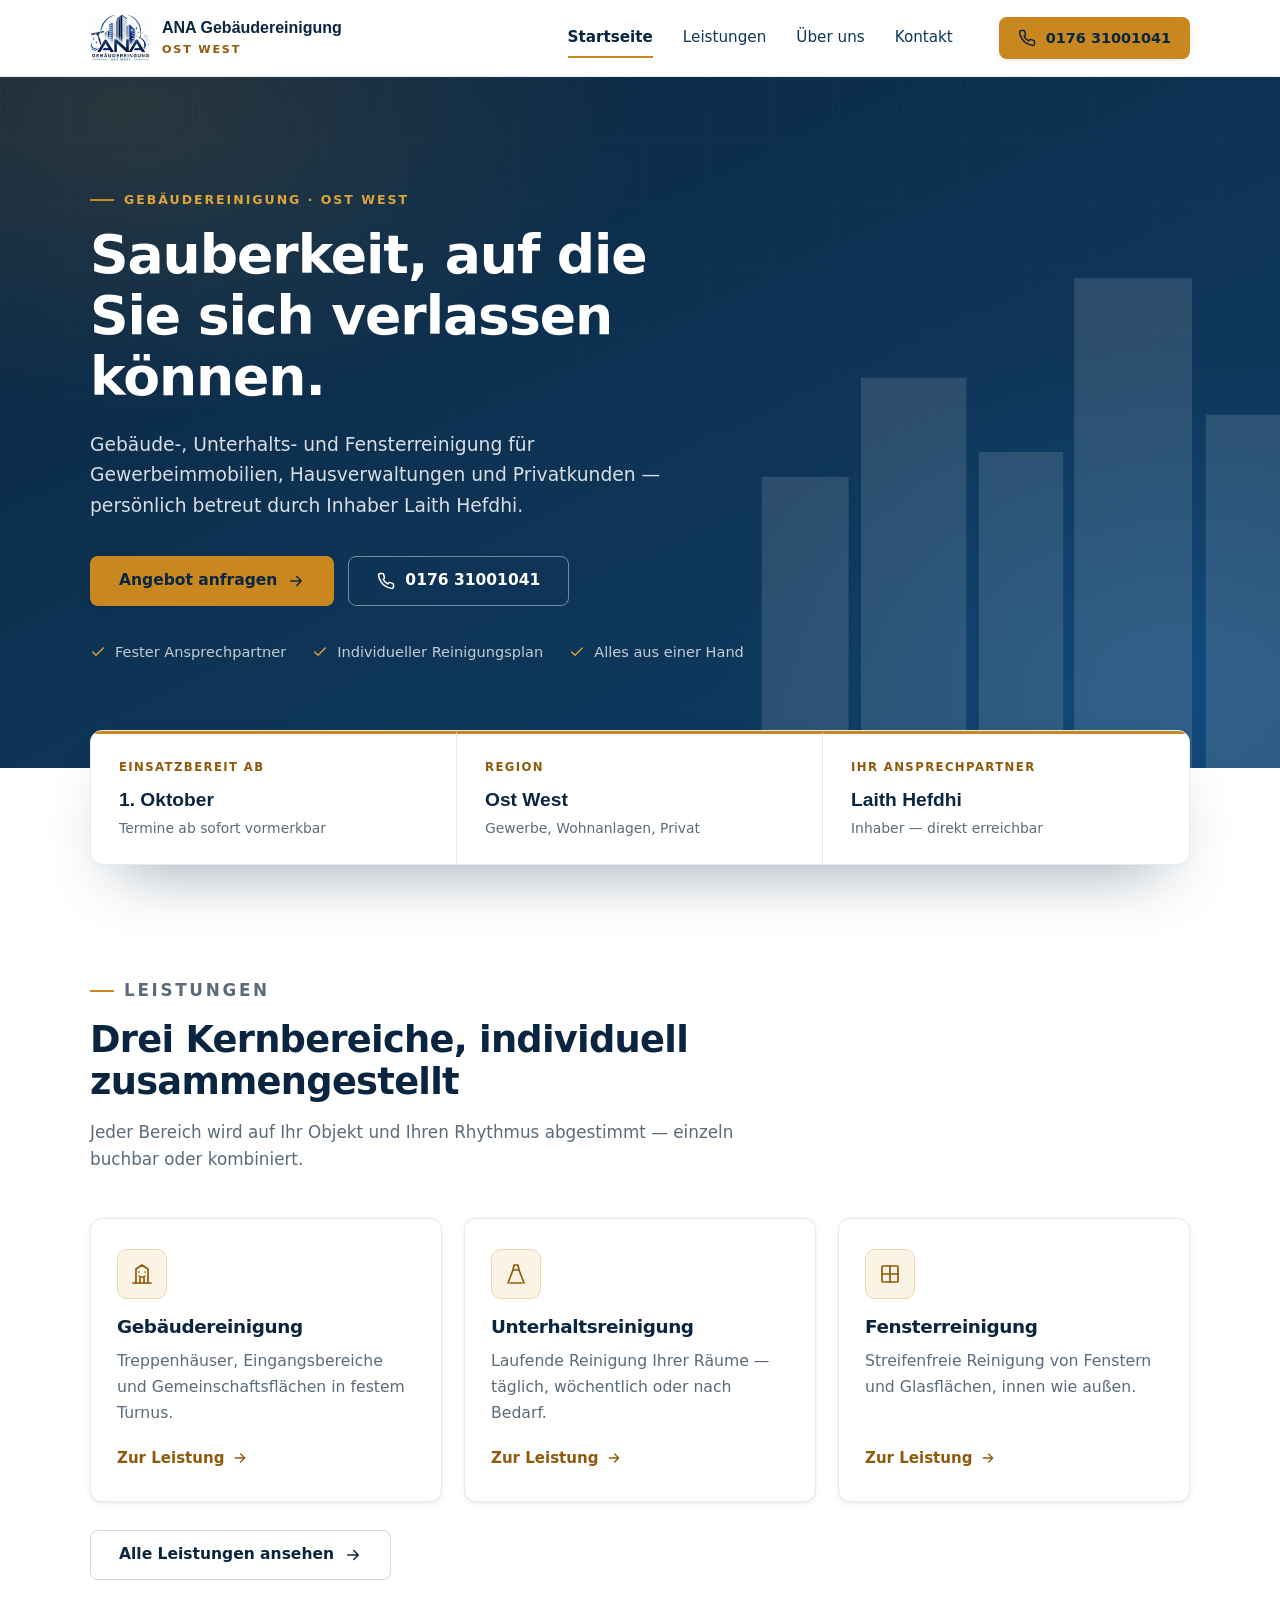
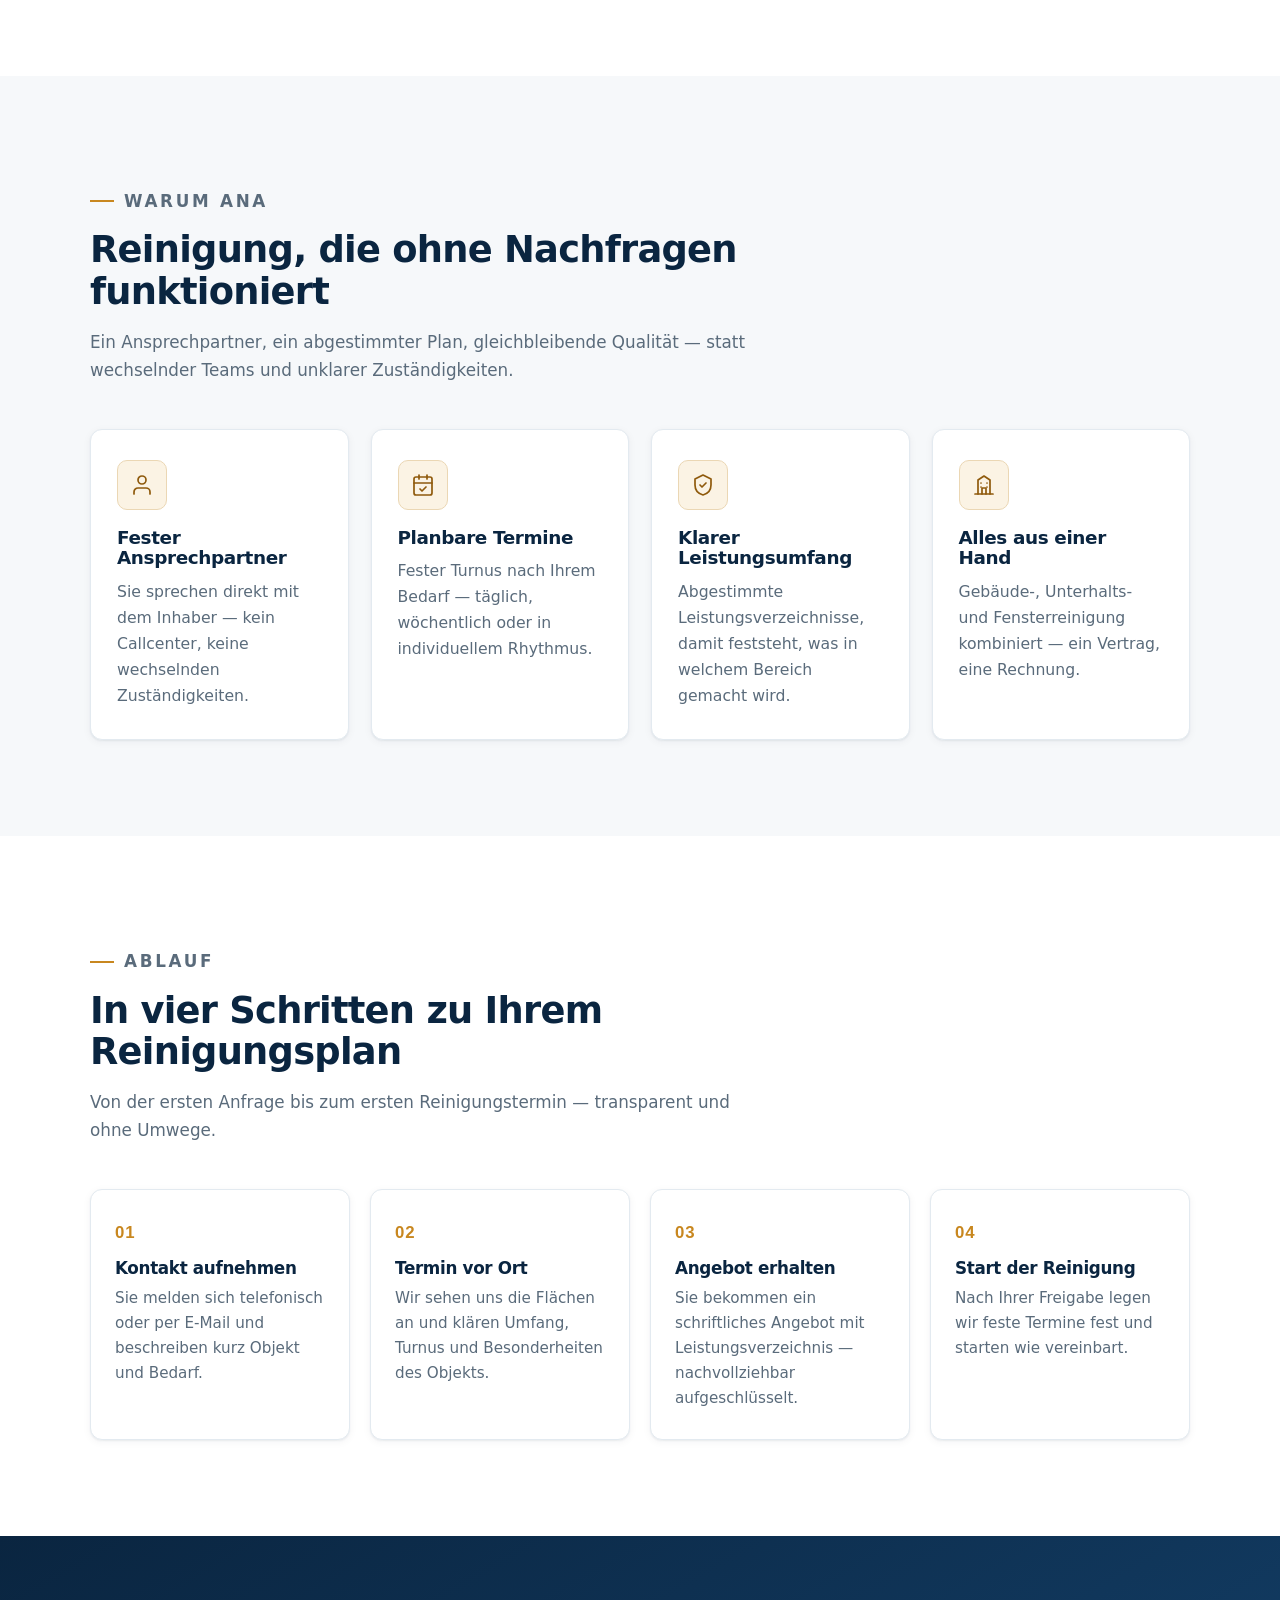
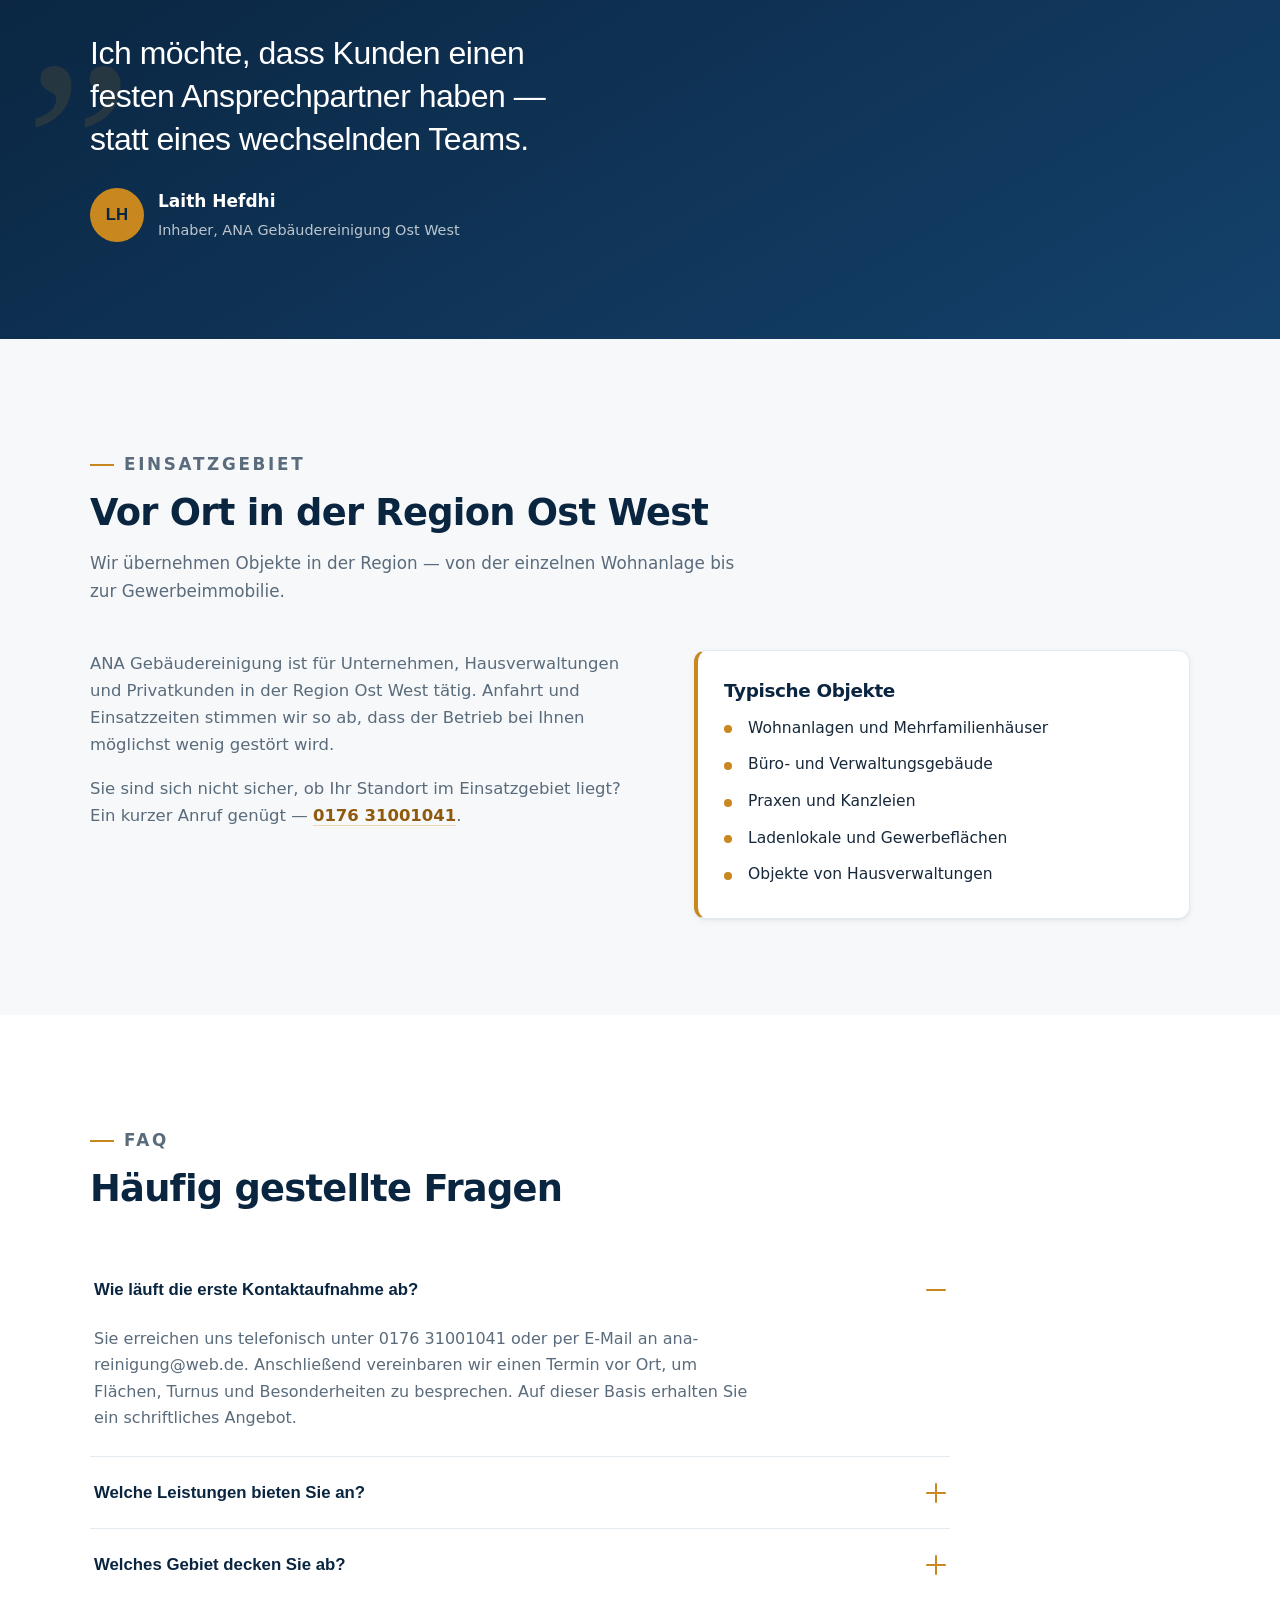
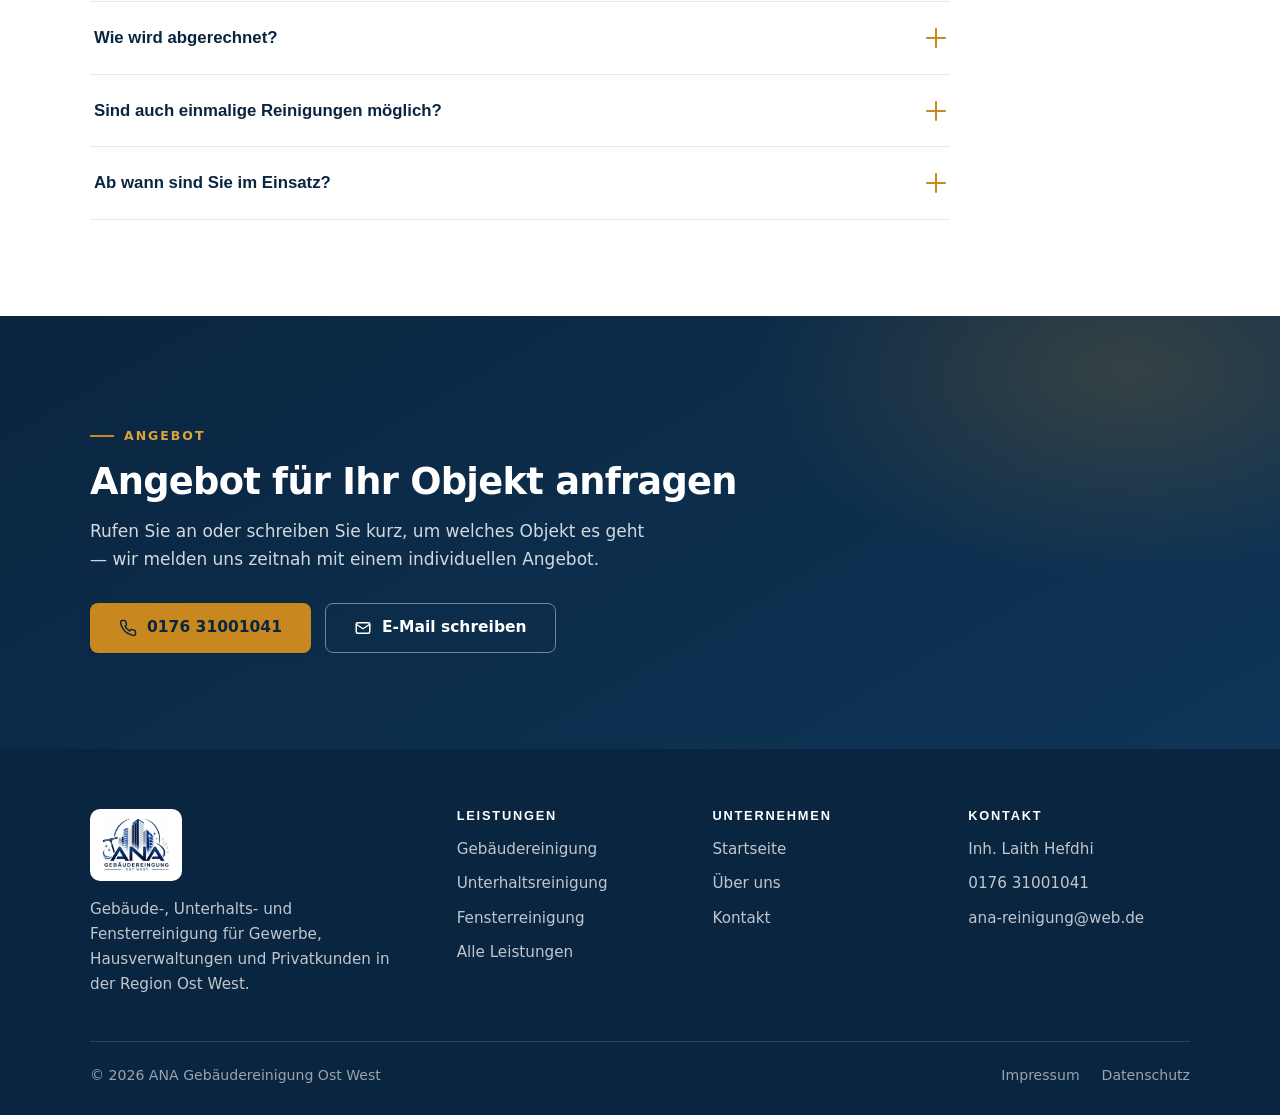
==== commit bdf59de1: "Add files via upload" ====
--- a/index.html
+++ b/index.html
@@ -9,22 +9,22 @@
 <meta name="robots" content="index, follow">
 <script>document.documentElement.className += " js";</script>
 
-<!-- AUSFÜLLEN: echte Domain eintragen, sobald sie feststeht -->
-<link rel="canonical" href="https://www.ana-gebaeudereinigung.de/">
+<!-- AUSFÜLLEN: sobald eine eigene Domain da ist, hier und in og:url eintragen -->
+<link rel="canonical" href="https://anjakempe11-pixel.github.io/ANA-Geb-udereinigung/">
 <meta property="og:type" content="website">
 <meta property="og:locale" content="de_DE">
 <meta property="og:site_name" content="ANA Gebäudereinigung Ost West">
 <meta property="og:title" content="ANA Gebäudereinigung Ost West | Gebäude- & Fensterreinigung">
 <meta property="og:description" content="Gebäude-, Unterhalts- und Fensterreinigung für Gewerbe, Hausverwaltungen und Privatkunden in der Region Ost West. Inhabergeführt. Angebot: 0176 31001041.">
-<meta property="og:url" content="https://www.ana-gebaeudereinigung.de/">
-
-<link rel="icon" type="image/png" href="assets/favicon.png">
-<link rel="apple-touch-icon" href="assets/apple-touch-icon.png">
+<meta property="og:url" content="https://anjakempe11-pixel.github.io/ANA-Geb-udereinigung/">
+
+<link rel="icon" type="image/png" href="favicon.png">
+<link rel="apple-touch-icon" href="apple-touch-icon.png">
 
 <link rel="preconnect" href="https://fonts.googleapis.com">
 <link rel="preconnect" href="https://fonts.gstatic.com" crossorigin>
 <link href="https://fonts.googleapis.com/css2?family=Space+Grotesk:wght@500;600;700&family=Inter:wght@400;500;600;700&display=swap" rel="stylesheet">
-<link rel="stylesheet" href="assets/style.css">
+<link rel="stylesheet" href="style.css">
 <script type="application/ld+json">
 {
   "@context": "https://schema.org",
@@ -173,19 +173,19 @@
       <p>Jeder Bereich wird auf Ihr Objekt und Ihren Rhythmus abgestimmt — einzeln buchbar oder kombiniert.</p>
     </div>
     <div class="grid grid-3 reveal">
-      <a class="card" href="leistungen/gebaeudereinigung.html">
+      <a class="card" href="gebaeudereinigung.html">
         <span class="icon"><svg viewBox="0 0 24 24" fill="none" stroke="currentColor" stroke-width="1.7" stroke-linecap="round" stroke-linejoin="round" aria-hidden="true"><path d="M3 21h18"/><path d="M6 21V7l6-4 6 4v14"/><path d="M10 21v-6h4v6"/><path d="M9 10h.01M15 10h.01M9 14h.01M15 14h.01"/></svg></span>
         <h3>Gebäudereinigung</h3>
         <p>Treppenhäuser, Eingangsbereiche und Gemeinschaftsflächen in festem Turnus.</p>
         <span class="card-link">Zur Leistung <svg viewBox="0 0 24 24" fill="none" stroke="currentColor" stroke-width="2" stroke-linecap="round" stroke-linejoin="round" aria-hidden="true"><path d="M5 12h14M13 6l6 6-6 6"/></svg></span>
       </a>
-      <a class="card" href="leistungen/unterhaltsreinigung.html">
+      <a class="card" href="unterhaltsreinigung.html">
         <span class="icon"><svg viewBox="0 0 24 24" fill="none" stroke="currentColor" stroke-width="1.7" stroke-linecap="round" stroke-linejoin="round" aria-hidden="true"><path d="M4 21l5-13h6l5 13"/><path d="M9 8l1-5h4l1 5"/><path d="M6 21h12"/></svg></span>
         <h3>Unterhaltsreinigung</h3>
         <p>Laufende Reinigung Ihrer Räume — täglich, wöchentlich oder nach Bedarf.</p>
         <span class="card-link">Zur Leistung <svg viewBox="0 0 24 24" fill="none" stroke="currentColor" stroke-width="2" stroke-linecap="round" stroke-linejoin="round" aria-hidden="true"><path d="M5 12h14M13 6l6 6-6 6"/></svg></span>
       </a>
-      <a class="card" href="leistungen/fensterreinigung.html">
+      <a class="card" href="fensterreinigung.html">
         <span class="icon"><svg viewBox="0 0 24 24" fill="none" stroke="currentColor" stroke-width="1.7" stroke-linecap="round" stroke-linejoin="round" aria-hidden="true"><rect x="4" y="4" width="16" height="16" rx="1"/><path d="M4 12h16M12 4v16"/></svg></span>
         <h3>Fensterreinigung</h3>
         <p>Streifenfreie Reinigung von Fenstern und Glasflächen, innen wie außen.</p>
@@ -391,9 +391,9 @@
       <div>
         <h2>Leistungen</h2>
         <ul class="footer-list">
-          <li><a href="leistungen/gebaeudereinigung.html">Gebäudereinigung</a></li>
-          <li><a href="leistungen/unterhaltsreinigung.html">Unterhaltsreinigung</a></li>
-          <li><a href="leistungen/fensterreinigung.html">Fensterreinigung</a></li>
+          <li><a href="gebaeudereinigung.html">Gebäudereinigung</a></li>
+          <li><a href="unterhaltsreinigung.html">Unterhaltsreinigung</a></li>
+          <li><a href="fensterreinigung.html">Fensterreinigung</a></li>
           <li><a href="leistungen.html">Alle Leistungen</a></li>
         </ul>
       </div>
@@ -430,6 +430,6 @@
   <a href="mailto:ana-reinigung@web.de?subject=Anfrage%20Reinigungsangebot"><svg viewBox="0 0 24 24" fill="none" stroke="currentColor" stroke-width="2" stroke-linecap="round" stroke-linejoin="round" aria-hidden="true"><rect x="3" y="5" width="18" height="14" rx="2"/><path d="M3 7l9 6 9-6"/></svg> E-Mail</a>
 </div>
 
-<script src="assets/script.js" defer></script>
+<script src="script.js" defer></script>
 </body>
 </html>
--- a/style.css
+++ b/style.css
@@ -0,0 +1,530 @@
+/* ==========================================================================
+   ANA Gebäudereinigung Ost West — Stylesheet
+   Farbsystem: Logo-Navy + Bernstein als Kontrastfarbe
+   Kontrastwerte (WCAG 2.1):
+     Navy #0A2540 auf Bernstein #C8871F .......... 5.14:1  (AA, Buttons)
+     Bernstein-Text #8F5A0C auf Weiß ............. 5.78:1  (AA)
+     Bernstein-Hell #DFA43A auf Navy ............. 7.04:1  (AA)
+     Weiß auf Navy ............................... 15.54:1 (AAA)
+     Fließtext #16283A auf Weiß .................. 15.01:1 (AAA)
+     Sekundärtext #5A6B7B auf Weiß ............... 5.49:1  (AA)
+   ========================================================================== */
+
+/* ----------------------------------------------------- 1. Design-Tokens  */
+:root{
+  /* Blau aus dem Logo */
+  --navy-900:#0a2540;
+  --navy-800:#0e3557;
+  --navy-700:#14416b;
+  --blue-600:#1f6fb2;
+
+  /* Bernstein — Kontrastfarbe */
+  --amber:#c8871f;          /* Flächen, Buttons, Icons        */
+  --amber-hover:#b0740f;    /* Button-Hover                   */
+  --amber-ink:#8f5a0c;      /* Bernstein-Text auf hellem Grund*/
+  --amber-light:#dfa43a;    /* Bernstein-Text auf Navy        */
+  --amber-tint:#fbf3e4;     /* getönte Fläche                 */
+  --amber-line:#ebd7b4;     /* Linien in Bernstein            */
+
+  /* Neutral */
+  --ink:#16283a;
+  --muted:#5a6b7b;
+  --line:#e3eaf0;
+  --line-strong:#ccd9e4;
+  --white:#ffffff;
+  --soft:#f6f8fa;
+
+  /* Maße */
+  --maxw:1180px;
+  --radius:12px;
+  --radius-lg:18px;
+  --shadow-sm:0 1px 2px rgba(10,37,64,.06), 0 2px 8px rgba(10,37,64,.05);
+  --shadow-md:0 12px 32px -14px rgba(10,37,64,.26);
+  --shadow-lg:0 32px 64px -28px rgba(10,37,64,.4);
+  --header-h:76px;
+}
+
+/* ----------------------------------------------------- 2. Reset / Basis  */
+*,*::before,*::after{box-sizing:border-box;}
+html{-webkit-text-size-adjust:100%;}
+/* Kein scroll-behavior:smooth — bricht in mehreren Browsern die Sprungmarken ab. */
+
+body{
+  margin:0;
+  font-family:'Inter',system-ui,-apple-system,'Segoe UI',Roboto,sans-serif;
+  font-size:17px;
+  line-height:1.65;
+  color:var(--ink);
+  background:var(--white);
+  -webkit-font-smoothing:antialiased;
+}
+h1,h2,h3,h4{
+  font-family:'Space Grotesk','Inter',system-ui,sans-serif;
+  color:var(--navy-900);
+  line-height:1.14;
+  letter-spacing:-.02em;
+  font-weight:600;
+  margin:0;
+}
+h1{font-size:clamp(2.05rem,4.6vw,3.35rem); font-weight:700;}
+h2{font-size:clamp(1.65rem,3vw,2.3rem);}
+h3{font-size:1.15rem;}
+p{margin:0;}
+ul,ol{margin:0; padding:0; list-style:none;}
+a{color:inherit; text-decoration:none;}
+img{display:block; max-width:100%; height:auto;}
+strong{font-weight:600;}
+
+:focus-visible{outline:3px solid var(--amber); outline-offset:3px; border-radius:4px;}
+section[id], main[id]{scroll-margin-top:calc(var(--header-h) + 16px);}
+
+@media (prefers-reduced-motion:reduce){
+  *,*::before,*::after{animation:none !important; transition:none !important;}
+}
+
+.wrap{max-width:var(--maxw); margin:0 auto; padding:0 22px;}
+@media (min-width:760px){ .wrap{padding:0 40px;} }
+
+.skip{
+  position:absolute; left:-9999px; top:0; z-index:200;
+  background:var(--navy-900); color:var(--white);
+  padding:12px 20px; border-radius:0 0 8px 0; font-weight:600;
+}
+.skip:focus{left:0;}
+
+.sr-only{
+  position:absolute; width:1px; height:1px; padding:0; margin:-1px;
+  overflow:hidden; clip:rect(0 0 0 0); white-space:nowrap; border:0;
+}
+
+/* ----------------------------------------------------- 3. Buttons        */
+.btn{
+  display:inline-flex; align-items:center; justify-content:center; gap:10px;
+  padding:15px 28px; border-radius:8px; border:1px solid transparent;
+  font-weight:600; font-size:.97rem; line-height:1; white-space:nowrap; cursor:pointer;
+  transition:background-color .18s ease, border-color .18s ease, color .18s ease,
+             transform .18s ease, box-shadow .18s ease;
+}
+.btn svg{width:18px; height:18px; flex:0 0 auto;}
+
+/* Hauptaktion: Bernstein mit Navy-Text — 5.14:1 */
+.btn-primary{background:var(--amber); color:var(--navy-900); box-shadow:var(--shadow-sm);}
+.btn-primary:hover{background:var(--amber-hover); color:var(--white); transform:translateY(-1px); box-shadow:var(--shadow-md);}
+
+.btn-dark{background:var(--navy-900); color:var(--white);}
+.btn-dark:hover{background:var(--navy-700); transform:translateY(-1px);}
+
+.btn-outline{background:transparent; color:var(--navy-900); border-color:var(--line-strong);}
+.btn-outline:hover{border-color:var(--navy-900); background:var(--soft);}
+
+.btn-ghost{background:transparent; color:var(--white); border-color:rgba(255,255,255,.42);}
+.btn-ghost:hover{background:rgba(255,255,255,.12); border-color:var(--white);}
+
+.btn-sm{padding:11px 18px; font-size:.9rem;}
+
+/* ----------------------------------------------------- 4. Kopfbereich    */
+.logo-mark{
+  display:block; background-image:url("logo.webp");
+  background-size:contain; background-repeat:no-repeat; background-position:center;
+  aspect-ratio:668/512;
+}
+
+.site-header{
+  position:sticky; top:0; z-index:100;
+  background:rgba(255,255,255,.94);
+  backdrop-filter:saturate(180%) blur(12px);
+  border-bottom:1px solid var(--line);
+  transition:box-shadow .2s ease;
+}
+.site-header.is-stuck{box-shadow:0 8px 26px -20px rgba(10,37,64,.6);}
+
+.nav{
+  max-width:var(--maxw); margin:0 auto;
+  display:flex; align-items:center; gap:18px;
+  padding:14px 22px; min-height:var(--header-h);
+}
+@media (min-width:760px){ .nav{padding:14px 40px;} }
+
+.brand{display:flex; align-items:center; gap:12px; flex:0 0 auto;}
+.brand .logo-mark{height:46px; width:60px;}
+.brand-text{display:none; line-height:1.2;}
+@media (min-width:520px){ .brand-text{display:block;} }
+.brand-text strong{
+  display:block; font-family:'Space Grotesk',sans-serif; font-weight:700;
+  font-size:1rem; color:var(--navy-900);
+}
+.brand-text span{
+  font-size:.7rem; letter-spacing:.16em; text-transform:uppercase;
+  color:var(--amber-ink); font-weight:600;
+}
+
+.nav-links{display:none;}
+@media (min-width:1000px){
+  .nav-links{display:flex; gap:30px; margin-left:auto; font-size:.95rem; font-weight:500; color:var(--navy-800);}
+  .nav-links a{position:relative; padding:7px 0;}
+  .nav-links a::after{
+    content:""; position:absolute; left:0; right:0; bottom:0; height:2px;
+    background:var(--amber); transform:scaleX(0); transform-origin:left;
+    transition:transform .2s ease;
+  }
+  .nav-links a:hover::after{transform:scaleX(1);}
+  .nav-links a[aria-current="page"]{color:var(--navy-900); font-weight:600;}
+  .nav-links a[aria-current="page"]::after{transform:scaleX(1);}
+}
+.nav-actions{margin-left:auto; display:flex; align-items:center; gap:12px;}
+@media (min-width:1000px){ .nav-actions{margin-left:28px;} }
+.nav-phone{display:none;}
+@media (min-width:760px){ .nav-phone{display:inline-flex;} }
+
+.nav-toggle{
+  display:inline-flex; align-items:center; justify-content:center;
+  width:46px; height:46px; border:1px solid var(--line-strong); border-radius:8px;
+  background:var(--white); cursor:pointer; color:var(--navy-900);
+}
+@media (min-width:1000px){ .nav-toggle{display:none;} }
+.nav-toggle svg{width:22px; height:22px;}
+.nav-toggle .icon-close{display:none;}
+.nav-toggle[aria-expanded="true"] .icon-open{display:none;}
+.nav-toggle[aria-expanded="true"] .icon-close{display:block;}
+
+.mobile-menu{display:none; border-top:1px solid var(--line); background:var(--white);}
+.mobile-menu.is-open{display:block;}
+@media (min-width:1000px){ .mobile-menu, .mobile-menu.is-open{display:none;} }
+.mobile-menu ul{padding:6px 22px 16px;}
+.mobile-menu a{
+  display:block; padding:15px 0; font-weight:500; font-size:1.03rem;
+  border-bottom:1px solid var(--line); color:var(--navy-800);
+}
+.mobile-menu a[aria-current="page"]{color:var(--amber-ink); font-weight:600;}
+.mobile-menu li:last-child a{border-bottom:none;}
+.mobile-menu .m-cta{display:grid; gap:10px; padding:4px 22px 20px;}
+
+/* ----------------------------------------------------- 5. Hero           */
+.hero{
+  position:relative; overflow:hidden; color:var(--white);
+  padding:0;                       /* Abstaende kommen allein aus .hero-inner */
+  background:
+    radial-gradient(900px 520px at 10% 5%, rgba(200,135,31,.16), transparent 58%),
+    radial-gradient(760px 560px at 92% 88%, rgba(31,111,178,.32), transparent 60%),
+    linear-gradient(155deg, var(--navy-900) 0%, var(--navy-800) 58%, #0d3a63 100%);
+}
+.hero::after{
+  content:""; position:absolute; inset:0; pointer-events:none;
+  background-image:
+    linear-gradient(rgba(255,255,255,.035) 1px, transparent 1px),
+    linear-gradient(90deg, rgba(255,255,255,.035) 1px, transparent 1px);
+  background-size:64px 64px;
+  mask-image:linear-gradient(to bottom, rgba(0,0,0,.7), transparent 72%);
+  -webkit-mask-image:linear-gradient(to bottom, rgba(0,0,0,.7), transparent 72%);
+}
+.hero-skyline{
+  position:absolute; right:-6%; bottom:-8%; width:50%; max-width:620px;
+  opacity:.12; z-index:0; pointer-events:none;
+}
+@media (max-width:900px){ .hero-skyline{width:88%; right:-26%; opacity:.08;} }
+.hero-inner{position:relative; z-index:2; padding-top:70px; padding-bottom:70px;}
+@media (min-width:760px){ .hero-inner{padding-top:104px; padding-bottom:104px;} }
+.hero h1{color:var(--white); max-width:17ch;}
+.hero .lead{
+  margin-top:22px; max-width:52ch; color:rgba(255,255,255,.84);
+  font-size:clamp(1.02rem,1.5vw,1.17rem);
+}
+.hero-actions{margin-top:34px; display:flex; flex-wrap:wrap; gap:14px;}
+.hero-meta{margin-top:34px; display:flex; flex-wrap:wrap; gap:10px 26px; font-size:.91rem; color:rgba(255,255,255,.75);}
+.hero-meta span{display:inline-flex; align-items:center; gap:9px;}
+.hero-meta svg{width:16px; height:16px; color:var(--amber-light); flex:0 0 auto;}
+
+/* schmaler Kopf für Unterseiten */
+.page-head{
+  position:relative; overflow:hidden; color:var(--white);
+  background:
+    radial-gradient(700px 400px at 8% 0%, rgba(200,135,31,.15), transparent 60%),
+    linear-gradient(150deg, var(--navy-900), var(--navy-800));
+  padding:38px 0 52px;
+}
+@media (min-width:760px){ .page-head{padding:46px 0 68px;} }
+.page-head h1{color:var(--white); max-width:20ch;}
+.page-head .lead{margin-top:18px; max-width:58ch; color:rgba(255,255,255,.82); font-size:1.05rem;}
+
+/* Brotkrumen */
+.crumbs{font-size:.85rem; color:rgba(255,255,255,.62); margin-bottom:20px;}
+.crumbs ol{display:flex; flex-wrap:wrap; align-items:center; gap:8px;}
+.crumbs a{border-bottom:1px solid rgba(255,255,255,.28); padding-bottom:1px;}
+.crumbs a:hover{border-color:var(--amber-light); color:var(--white);}
+.crumbs .sep{color:rgba(255,255,255,.38);}
+.crumbs [aria-current="page"]{color:var(--amber-light);}
+
+/* Kennzahlen-Karte, überlappt den Hero */
+.stat-card{
+  position:relative; z-index:3; margin-top:-38px; margin-bottom:0;
+  background:var(--white); border:1px solid var(--line); border-radius:var(--radius);
+  box-shadow:var(--shadow-lg); display:grid; grid-template-columns:1fr; overflow:hidden;
+}
+@media (min-width:720px){ .stat-card{grid-template-columns:repeat(3,1fr);} }
+.stat{padding:24px 28px; border-bottom:1px solid var(--line); border-top:3px solid var(--amber);}
+@media (min-width:720px){
+  .stat{border-bottom:none; border-right:1px solid var(--line);}
+  .stat:last-child{border-right:none;}
+}
+.stat:last-child{border-bottom:none;}
+.stat .k{font-size:.73rem; text-transform:uppercase; letter-spacing:.12em; color:var(--amber-ink); font-weight:600;}
+.stat .v{margin-top:6px; font-family:'Space Grotesk',sans-serif; font-weight:600; font-size:1.2rem; color:var(--navy-900);}
+.stat .s{margin-top:2px; font-size:.87rem; color:var(--muted);}
+
+/* ----------------------------------------------------- 6. Abschnitte     */
+section{padding:70px 0;}
+@media (min-width:760px){ section{padding:96px 0;} }
+.soft-bg{background:var(--soft);}
+.tint-bg{background:var(--amber-tint);}
+
+.eyebrow{
+  font-size:.78rem; font-weight:600; letter-spacing:.16em; text-transform:uppercase;
+  color:var(--amber-ink); margin:0 0 14px;
+  display:inline-flex; align-items:center; gap:10px;
+}
+.eyebrow::before{content:""; width:24px; height:2px; background:var(--amber); display:block;}
+.on-dark .eyebrow{color:var(--amber-light);}
+
+.section-head{max-width:62ch; margin-bottom:44px;}
+.section-head p{margin-top:16px; color:var(--muted); font-size:1.05rem;}
+
+.grid{display:grid; gap:22px;}
+@media (min-width:700px){ .grid-2{grid-template-columns:repeat(2,1fr);} }
+@media (min-width:700px){ .grid-3{grid-template-columns:repeat(2,1fr);} }
+@media (min-width:1000px){ .grid-3{grid-template-columns:repeat(3,1fr);} }
+@media (min-width:640px){ .grid-4{grid-template-columns:repeat(2,1fr);} }
+@media (min-width:1120px){ .grid-4{grid-template-columns:repeat(4,1fr);} }
+
+.card{
+  background:var(--white); border:1px solid var(--line); border-radius:var(--radius);
+  padding:30px 26px; box-shadow:var(--shadow-sm);
+  transition:transform .2s ease, box-shadow .2s ease, border-color .2s ease;
+}
+.card p{color:var(--muted); font-size:.98rem;}
+.card h3{margin-bottom:10px;}
+a.card:hover, .card-hover:hover{transform:translateY(-3px); box-shadow:var(--shadow-md); border-color:var(--amber-line);}
+
+.icon{
+  width:50px; height:50px; border-radius:10px;
+  display:inline-flex; align-items:center; justify-content:center;
+  background:var(--amber-tint); color:var(--amber-ink); margin-bottom:18px;
+  border:1px solid var(--amber-line);
+}
+.icon svg{width:24px; height:24px;}
+
+/* Karten als Spalte, damit der Link immer unten sitzt */
+a.card{display:flex; flex-direction:column;}
+.card-link{
+  margin-top:auto; padding-top:20px; display:inline-flex; align-items:center; gap:8px;
+  color:var(--amber-ink); font-weight:600; font-size:.94rem;
+}
+.card-link svg{width:16px; height:16px; transition:transform .18s ease;}
+a.card:hover .card-link svg{transform:translateX(3px);}
+
+/* Häkchenlisten */
+.check-list{display:grid; gap:10px;}
+.check-list li{position:relative; padding-left:28px; font-size:.97rem;}
+.check-list li::before{
+  content:""; position:absolute; left:2px; top:.5em;
+  width:13px; height:7px; border-left:2px solid var(--amber);
+  border-bottom:2px solid var(--amber); transform:rotate(-45deg);
+}
+.on-dark .check-list li{color:rgba(255,255,255,.86);}
+.on-dark .check-list li::before{border-color:var(--amber-light);}
+
+/* Punktlisten */
+.dot-list{display:grid; gap:11px;}
+.dot-list li{position:relative; padding-left:24px; font-size:.97rem;}
+.dot-list li::before{
+  content:""; position:absolute; left:0; top:.62em;
+  width:8px; height:8px; border-radius:50%; background:var(--amber);
+}
+
+.body-copy p{color:var(--muted); font-size:1.03rem;}
+.body-copy p + p{margin-top:16px;}
+.body-copy a{color:var(--amber-ink); font-weight:600; border-bottom:1px solid var(--amber-line);}
+.body-copy a:hover{border-color:var(--amber);}
+
+/* Zweispalter */
+.split{display:grid; gap:26px; align-items:start;}
+@media (min-width:900px){ .split{grid-template-columns:1.05fr .95fr; gap:56px;} }
+.split-narrow{display:grid; gap:26px; align-items:start;}
+@media (min-width:900px){ .split-narrow{grid-template-columns:1.4fr .6fr; gap:56px;} }
+
+.panel{
+  background:var(--white); border:1px solid var(--line);
+  border-radius:var(--radius); padding:30px 26px; box-shadow:var(--shadow-sm);
+}
+.panel h3{margin-bottom:14px;}
+.panel.accent{border-left:4px solid var(--amber);}
+
+/* Ablauf-Schritte */
+.steps{counter-reset:step; display:grid; gap:20px;}
+@media (min-width:640px){ .steps{grid-template-columns:repeat(2,1fr);} }
+@media (min-width:1000px){ .steps{grid-template-columns:repeat(4,1fr);} }
+.step{
+  position:relative; padding:28px 24px; background:var(--white);
+  border:1px solid var(--line); border-radius:var(--radius); box-shadow:var(--shadow-sm);
+}
+.step::before{
+  counter-increment:step; content:counter(step,decimal-leading-zero);
+  font-family:'Space Grotesk',sans-serif; font-weight:700; font-size:1.05rem;
+  color:var(--amber); letter-spacing:.05em;
+}
+.step h3{font-size:1.05rem; margin:12px 0 8px;}
+.step p{color:var(--muted); font-size:.95rem;}
+
+/* Faktentabelle */
+.fact-table{margin-top:28px; border-top:1px solid var(--line);}
+.fact-row{display:grid; grid-template-columns:1fr; gap:2px; padding:14px 0; border-bottom:1px solid var(--line);}
+@media (min-width:520px){ .fact-row{grid-template-columns:190px 1fr; gap:20px; align-items:baseline;} }
+.fact-row .k{font-size:.85rem; text-transform:uppercase; letter-spacing:.08em; color:var(--muted); font-weight:600;}
+.fact-row .v{color:var(--ink); font-weight:500;}
+
+/* Zitat */
+.quote-section{
+  background:linear-gradient(150deg, var(--navy-900), var(--navy-700));
+  color:var(--white); position:relative; overflow:hidden;
+}
+.quote-section::before{
+  content:"„"; position:absolute; left:2%; top:-46px;
+  font-family:'Space Grotesk',serif; font-size:15rem; line-height:1; color:rgba(200,135,31,.14);
+}
+.quote-section blockquote{
+  margin:0; position:relative; z-index:1; max-width:27ch; color:var(--white);
+  font-family:'Space Grotesk',sans-serif; font-weight:500;
+  font-size:clamp(1.35rem,2.9vw,2rem); line-height:1.34; letter-spacing:-.015em;
+}
+.quote-attrib{margin-top:26px; display:flex; align-items:center; gap:14px; position:relative; z-index:1;}
+.quote-attrib .name{font-weight:600; color:var(--white);}
+.quote-attrib .role{font-size:.9rem; color:rgba(255,255,255,.72);}
+
+.avatar{
+  width:54px; height:54px; border-radius:50%; flex:0 0 auto;
+  background:var(--amber); color:var(--navy-900);
+  display:flex; align-items:center; justify-content:center;
+  font-family:'Space Grotesk',sans-serif; font-weight:700; font-size:1.05rem;
+}
+
+/* Kontaktkarte des Inhabers */
+.owner-card{
+  background:linear-gradient(160deg, var(--navy-900), var(--navy-700));
+  color:var(--white); border-radius:var(--radius); padding:32px 28px; box-shadow:var(--shadow-lg);
+}
+.owner-card .avatar{width:62px; height:62px; font-size:1.2rem;}
+.owner-card .name{margin-top:18px; font-family:'Space Grotesk',sans-serif; font-weight:600; font-size:1.28rem;}
+.owner-card .role{color:rgba(255,255,255,.74); font-size:.95rem;}
+.owner-card .note{margin-top:18px; color:rgba(255,255,255,.82); font-size:.97rem;}
+.owner-links{margin-top:24px; display:grid; gap:10px;}
+.owner-links a{
+  display:flex; align-items:center; gap:12px; padding:13px 16px;
+  background:rgba(255,255,255,.08); border:1px solid rgba(255,255,255,.18);
+  border-radius:10px; font-weight:500; font-size:.97rem;
+  transition:background-color .18s ease, border-color .18s ease;
+}
+.owner-links a:hover{background:rgba(255,255,255,.16); border-color:var(--amber-light);}
+.owner-links svg{width:18px; height:18px; color:var(--amber-light); flex:0 0 auto;}
+
+/* FAQ */
+.faq{max-width:860px;}
+.faq-item{border-bottom:1px solid var(--line);}
+.faq-item summary{
+  display:flex; align-items:center; justify-content:space-between; gap:20px;
+  padding:22px 4px; cursor:pointer; list-style:none;
+  font-family:'Space Grotesk',sans-serif; font-weight:600; font-size:1.05rem; color:var(--navy-900);
+}
+.faq-item summary::-webkit-details-marker{display:none;}
+.faq-item summary:hover{color:var(--amber-ink);}
+.plus{position:relative; width:20px; height:20px; flex:0 0 auto;}
+.plus::before,.plus::after{content:""; position:absolute; background:var(--amber); border-radius:2px; transition:transform .22s ease, opacity .22s ease;}
+.plus::before{left:0; top:9px; width:20px; height:2px;}
+.plus::after{left:9px; top:0; width:2px; height:20px;}
+details[open] > summary .plus::after{transform:rotate(90deg); opacity:0;}
+.faq-answer{padding:0 4px 24px; color:var(--muted); font-size:1rem; max-width:66ch;}
+
+/* Kontaktflächen */
+.contact-links{display:grid; gap:14px; max-width:460px;}
+.contact-link{
+  display:flex; align-items:center; gap:16px; padding:20px 22px;
+  border-radius:12px; border:1px solid var(--line); background:var(--white);
+  transition:border-color .18s ease, transform .18s ease, box-shadow .18s ease;
+}
+.contact-link:hover{border-color:var(--amber); transform:translateY(-2px); box-shadow:var(--shadow-md);}
+.contact-link svg{width:22px; height:22px; color:var(--amber-ink); flex:0 0 auto;}
+.contact-link .label{font-size:.76rem; text-transform:uppercase; letter-spacing:.1em; color:var(--muted);}
+.contact-link .value{font-family:'Space Grotesk',sans-serif; font-weight:600; font-size:1.1rem; color:var(--navy-900);}
+
+.on-dark .contact-link{background:rgba(255,255,255,.07); border-color:rgba(255,255,255,.18);}
+.on-dark .contact-link:hover{background:rgba(255,255,255,.13); border-color:var(--amber-light);}
+.on-dark .contact-link svg{color:var(--amber-light);}
+.on-dark .contact-link .label{color:rgba(255,255,255,.65);}
+.on-dark .contact-link .value{color:var(--white);}
+
+/* Aufforderungsband */
+.cta-band{
+  background:
+    radial-gradient(600px 340px at 88% 12%, rgba(200,135,31,.22), transparent 62%),
+    linear-gradient(150deg, var(--navy-900), var(--navy-800));
+  color:var(--white);
+}
+.cta-band h2{color:var(--white);}
+.cta-band p{color:rgba(255,255,255,.82); margin-top:14px; max-width:52ch;}
+.cta-band .actions{margin-top:30px; display:flex; flex-wrap:wrap; gap:14px;}
+
+/* ----------------------------------------------------- 7. Fußbereich     */
+footer{background:var(--navy-900); color:rgba(255,255,255,.74); padding:60px 0 28px; font-size:.95rem;}
+.footer-grid{display:grid; gap:34px;}
+@media (min-width:820px){ .footer-grid{grid-template-columns:1.5fr 1fr 1fr 1fr;} }
+.footer-logo{background:var(--white); border-radius:10px; padding:10px 12px; width:max-content;}
+.footer-logo .logo-mark{height:52px; width:68px;}
+footer h2{color:var(--white); font-size:.8rem; text-transform:uppercase; letter-spacing:.14em; margin-bottom:14px; font-weight:600; font-family:'Inter',sans-serif;}
+footer a:hover{color:var(--amber-light);}
+.footer-list{display:grid; gap:9px;}
+.footer-bottom{
+  margin-top:44px; padding-top:22px; border-top:1px solid rgba(255,255,255,.14);
+  display:flex; flex-wrap:wrap; gap:12px 26px; justify-content:space-between;
+  font-size:.88rem; color:rgba(255,255,255,.58);
+}
+.footer-bottom nav{display:flex; gap:22px;}
+
+/* ----------------------------------------------------- 8. Rechtstexte    */
+.legal{max-width:820px;}
+.legal h2{font-size:1.35rem; margin:34px 0 10px;}
+.legal h2:first-child{margin-top:0;}
+.legal p, .legal li{color:var(--muted); font-size:.98rem;}
+.legal p + p{margin-top:10px;}
+.legal ul{margin-top:10px; display:grid; gap:7px;}
+.legal li{position:relative; padding-left:20px;}
+.legal li::before{content:""; position:absolute; left:0; top:.62em; width:6px; height:6px; border-radius:50%; background:var(--amber-line);}
+.legal a{color:var(--amber-ink); border-bottom:1px solid var(--amber-line);}
+.legal address{font-style:normal; color:var(--muted);}
+
+/* ----------------------------------------------------- 9. Anrufleiste    */
+.call-bar{
+  position:fixed; left:0; right:0; bottom:0; z-index:90;
+  display:grid; grid-template-columns:1fr 1fr; gap:1px; background:var(--line-strong);
+  box-shadow:0 -6px 24px -14px rgba(10,37,64,.5);
+}
+@media (min-width:760px){ .call-bar{display:none;} }
+.call-bar a{
+  background:var(--white); padding:14px 10px; text-align:center;
+  font-weight:600; font-size:.94rem; color:var(--navy-900);
+  display:flex; align-items:center; justify-content:center; gap:9px;
+}
+.call-bar a.primary{background:var(--amber); color:var(--navy-900);}
+.call-bar svg{width:17px; height:17px;}
+body{padding-bottom:56px;}
+@media (min-width:760px){ body{padding-bottom:0;} }
+
+/* ----------------------------------------------------- 10. Einblenden    */
+.js .reveal{opacity:0; transform:translateY(16px); transition:opacity .5s ease, transform .5s ease;}
+.js .reveal.is-visible{opacity:1; transform:none;}
+@media (prefers-reduced-motion:reduce){ .js .reveal{opacity:1; transform:none;} }
+
+/* ----------------------------------------------------- 11. Druck         */
+@media print{
+  .site-header, .call-bar, .hero-skyline, .cta-band{display:none !important;}
+  body{padding-bottom:0; font-size:11pt;}
+  section{padding:18px 0; break-inside:avoid;}
+  a[href^="http"]::after{content:" (" attr(href) ")"; font-size:9pt; color:#555;}
+}
